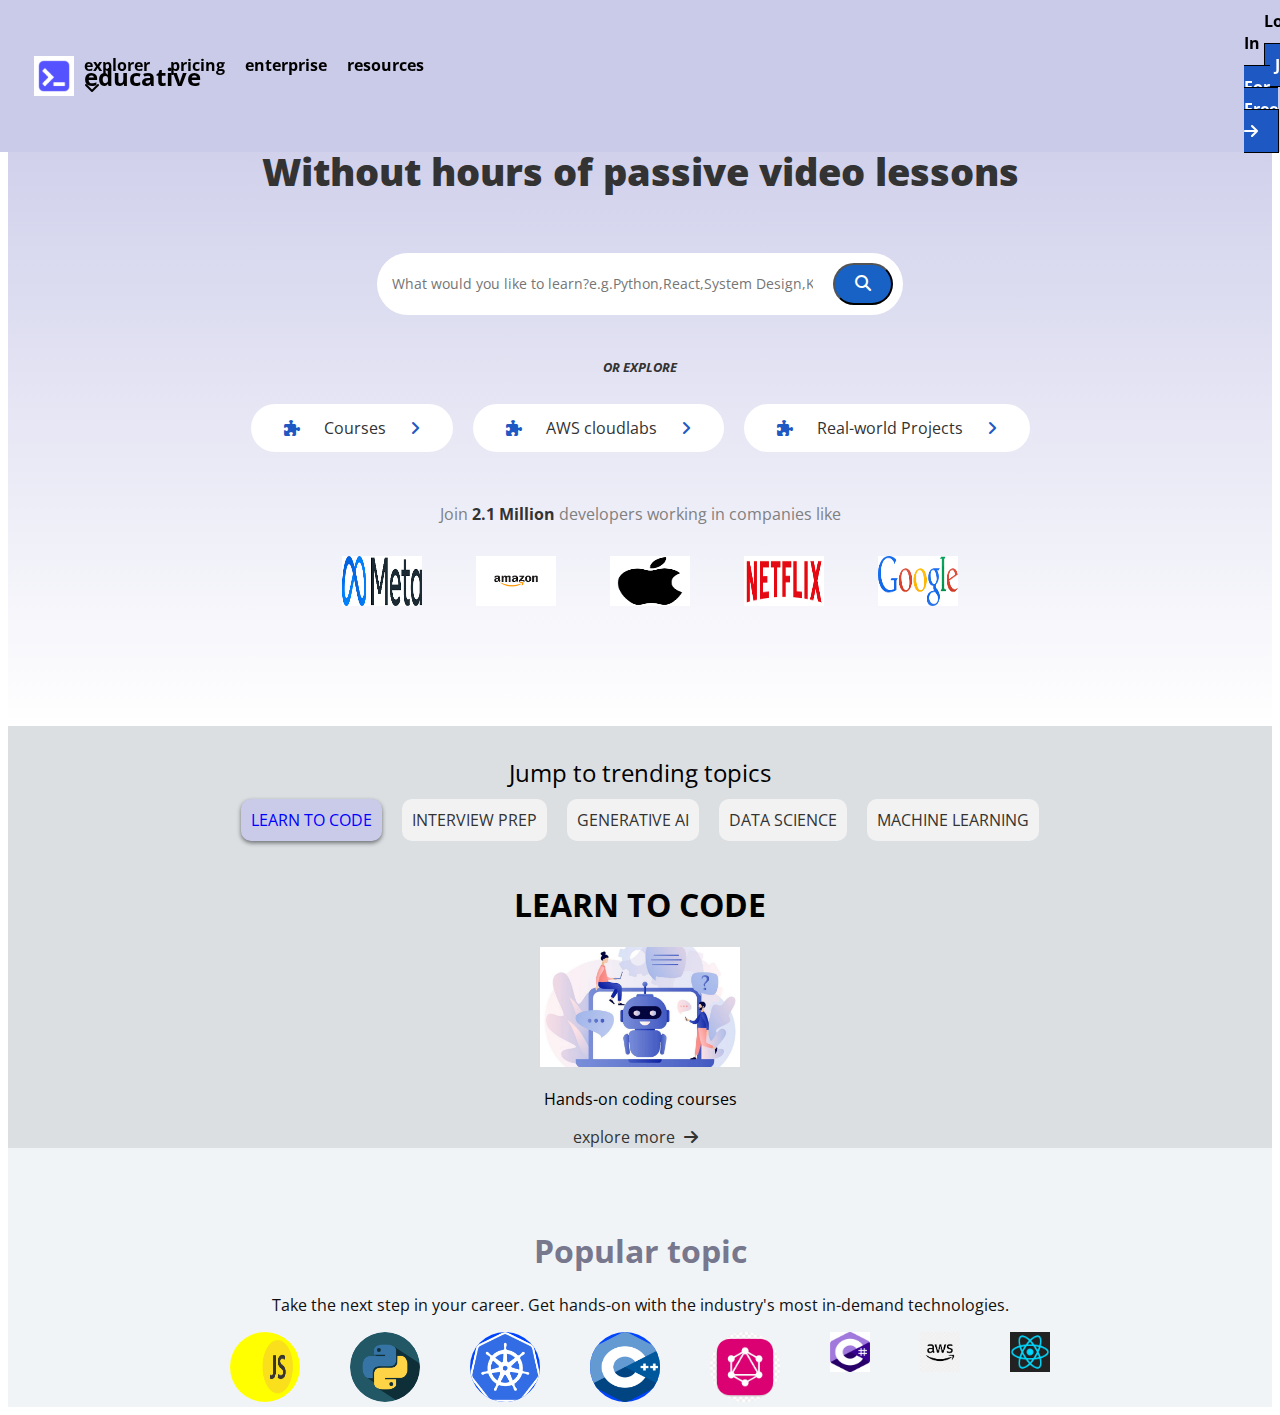
==== index.html @ 85e842f9 "login and sign up modal page" ====
<!DOCTYPE html>
<html lang="en">
<head>
    <meta charset="UTF-8">
    <meta name="viewport" content="width=device-width, initial-scale=1.0">
    <link rel="stylesheet" href="index.css">
    <link rel="stylesheet" href="https://cdnjs.cloudflare.com/ajax/libs/font-awesome/6.5.1/css/all.min.css">
    <link href="https://fonts.googleapis.com/css2?family=Open+Sans:ital,wght@0,300;0,400;0,500;0,700;0,800;1,300;1,400;1,700;1,800&family=Roboto:ital,wght@0,400;0,500;0,700;0,900;1,100&display=swap" rel="stylesheet">
    <title>educative</title>
</head>
<body>
    <div class="container">

        <div class="navbar">
            <div class="h1">
                <img src="image/logo.png"  alt=""> <a href="index.html">educative</a>
            </div>
            
            <div class="menu">
                <ul>
                    <li class="dropdown">
                        <a class="menu-items" href="explorer/explorer.html">explorer <i class="fa fa-chevron-down" aria-hidden="true"></i></a>
                        <ul class="dropdown-menu">
                            <div class="dropdown-catalog">
                                <div class="catalog">
                                    <h1>EXPLORE THE CATALOG</h1>
                                    <p>Surcharge your career with 
                                       <br>  700+ hands-of courses</p>
                                    <a class="view" href="">view all courses</a>
                                </div>
                               <hr>

                                <div class="tools">
                                    <h1>LEARNING TOOLS</h1>
                                    <p>Explore the industry's most <br> complete learning plateform</p>
                                </div>
                            </div>

                            <div class="dropdown-items">
                                <div class="language">
                                    <li><a style="text-decoration: none;" href="#">Python</a></li>
                                    <li><a href="#">Java</a></li>
                                    <li><a href="#">Javascript</a></li>
                                    <li><a href="#">C</a></li>
                                    <li><a href="">React</a></li>
                                    <li><a href="">Docker</a></li>
                                    <li><a href="">Vue JS</a></li>
                                    <li><a href="">R</a></li>
                                </div>
                                
                                <div class="courses">
                                    <div class="courses-items">
                                        <a href="">
                                            <h3><i class="fa fa-puzzle-piece" aria-hidden="true"></i>Courses</h3> 
                                            <p>Level up your skills</p>
                                        </a>
                                    </div>
                                    
                                    <div class="courses-items">
                                        <a href="">
                                            <h3><i class="fa fa-puzzle-piece" aria-hidden="true"></i>Courses</h3>  
                                            <p>Level up your skills</p>
                                        </a>
                                    </div>

                                    <div class="courses-items">
                                        <a href="">
                                            <h3><i class="fa fa-puzzle-piece" aria-hidden="true"></i>Courses</h3> 
                                            <p>Level up your skills</p>
                                        </a>
                                    </div>

                                    <div class="courses-items">
                                        <a href="">
                                            <h3><i class="fa fa-puzzle-piece" aria-hidden="true"></i>Courses</h3> 
                                            <p>Level up your skills</p>
                                        </a>
                                    </div>

                                    <div class="courses-items">
                                        <a href="">
                                            <h3><i class="fa fa-puzzle-piece" aria-hidden="true"></i>Courses</h3> 
                                            <p>Level up your skills</p>
                                        </a>
                                    </div>

                                    <div class="courses-items">
                                        <a href="">
                                            <h3><i class="fa fa-puzzle-piece" aria-hidden="true"></i>Courses</h3> 
                                            <p>Level up your skills</p>
                                        </a>
                                    </div>

                                </div>
                            </div>   
                        </ul>
                    </li>

                    <li><a class="menu-items" href="pricing/pricing.html">pricing</a></li>
                    <li><a class="menu-items" href="enterprise/enterprise.html">enterprise</a></li>
                    <li><a class="menu-items" href="resources/resources.html">resources</a></li>
                </ul>
            </div>
    
            <div class="login">
                <a class="log" id="login-link" href="#">Log In</a>

                <div id="login-modal" class="modal">
                    <div class="modal-content">
                      
                      <div class="first">
                       
                        <div class="img-first">
                            <img src="image/femme.jpeg" alt="">
                        </div>

                        <h1 style="font-size: 1.5rem; font-weight: 500; text-align: center;">Join for free today and receive:</h1>
                        <div class="text-first">
                            <div class="text-items">
                                <p><i class="fa fa-check" aria-hidden="true"></i> Access to many of our <strong>popular Courses</strong> and <strong style="margin: 40px;">Assessments</strong> </p>
                            </div>
                            <div class="text-items">
                                <p><i class="fa fa-check" aria-hidden="true"></i>Our weekly <strong>industry insider newsletter</strong> </p>
                            </div>
                            <div class="text-items">
                                <p><i class="fa fa-check" aria-hidden="true"></i>Exclusive <strong>tech career webinars</strong>  with industry pros</p>
                            </div>
                            <div class="text-items">
                                <p><i class="fa fa-check" aria-hidden="true"></i> <strong>Cheat sheets</strong>  and <strong>roadmaps</strong>  for your full <strong style="margin: 40px;">tech interview loop</strong> </p>
                            </div>
                        </div>

                      </div>

                      <div class="second">
                        <div class="educative">
                            <img src="image/educative.png" alt="">
                            <span class="close">&times;</span>
                        </div>
                        <h2 id="header-title">Welcome Back</h2>

                        <div class="second-icons">
                           
                            <div class="second-items">
                                <a href="">
                                    <img style="width: 25px; height: 25px;" src="image/googlog.png" alt="">
                                    <span>google</span>
                                </a>
                            </div>

                            <div class="second-items">
                                <a href="">
                                    <img style="width: 25px; height: 25px;" src="image/git.png" alt="">
                                    <span>Github</span>
                                </a>                                
                            </div>

                            <div class="second-items">
                                <a href="">
                                    <img style="width: 20px; height: 20px; padding-top: 5px;" src="image/linke.png" alt="">
                                    <span>Linkedin</span>
                                </a>
                            </div>
                        </div>

                        <div class="login-bar">
                            <p style="margin-top: -20px;">or log in with email</p>
                        </div>

                        <div class="login-form active">
                            <h2 id="login-title"></h2>
                            <div class="form-group">
                              <label for="login-email">Email <em style="color: red;">*</em></label>
                              <input type="email" id="login-email" name="login-email" required>
                            </div>
                            <div class="form-group">
                                <label for="login-password">Password<em style="color: red;">*</em></label>
                                <div class="password-input">
                                  <input type="password" id="login-password" name="login-password" required>
                                  <i  class="fa fa-eye toggle-password"></i>
                                </div>
                            </div>
                            <div class="forgot"><a href="">Forgot Password?</a></div>
                            
                            <div class="form-group">
                              <button type="submit">Log In</button>
                            </div>
                            <p>Don't have an account?<a class="account" href="#" id="signup-link-modal">Sign up</a></p>
                            <div class="horizontal-bar"></div>
                            <div id="login-enterprise">
                                <a class="enterprise" href="#"><i class="fa fa-building" aria-hidden="true"></i>Login with Enterprise</a>
                            </div>
                              
                              <div id="modal-enterprise" class="modal-enterprise">
                                <div class="modal-content-enterprise">
                                  <div class="modal-header-enterprise">
                                    <h2>Enterprise Login</h2>
                                    <span class="close">&times;</span>
                                  </div>
                                  <hr>
                                  <div class="modal-body-enterprise">
                                    <label for="work-email">Work Email</label>
                                    <input type="email" id="work-email" name="work-email">
                                    <button class="next-button">NEXT</button>
                                    <a class="back-link" href="#"><i class="fa fa-arrow-left" aria-hidden="true"></i>Back to Personal Login</a>
                                  </div>
                                </div>
                             </div>
    
                            <div id="login-protected">
                                <p>This site is protected by reCAPTCHA and the Google <a class="terms" href="">Privacy Policy</a>and<a class="terms" href="">Terms of Service </a> apply. </p>
                            </div>
                        </div>

                        <div class="signup-form">
                            <h2 id="signup-title">sign up</h2>
                            <div class="form-group">
                                <label for="signup-email">Full Name<em style="color: red;">*</em></label>
                                <input type="text" id="signup-email" name="signup-email" required>
                            </div>
                            <div class="form-group">
                              <label for="signup-email">Email<em style="color: red;">*</em></label>
                              <input type="email" id="signup-email" name="signup-email" required>
                            </div>
                            <div class="form-group">
                                <label for="signup-password">Password<em style="color: red;">*</em></label>
                                <div class="password-input">
                                  <input type="password" id="signup-password" name="login-password" required>
                                  <i  class="fa fa-eye toggle-password"></i>
                                </div>
                            </div>
                            <div class="form-group">
                              <button style="margin-top: 20px;" type="submit">Sign Up</button>
                            </div>
                            <p>Already have an account?<a href="#" id="login-link-modal">Log in</a></p>
                            <div class="horizontal-bar"></div>
                            <div id="login-enterprise">
                                <a class="enterprise" href="#"><i class="fa fa-building" aria-hidden="true"></i>Login with Enterprise</a>
                              </div>
                              
                              <div id="modal" class="modal">
                                <div class="modal-content">
                                  <div class="modal-header">
                                    <h2>Enterprise Login</h2>
                                    <span class="close">&times;</span>
                                  </div>
                                  <hr>
                                  <div class="modal-body">
                                    <label for="work-email">Work Email</label>
                                    <input type="email" id="work-email" name="work-email">
                                    <button class="next-button">NEXT</button>
                                    <a class="back-link" href="#"><i class="fa fa-arrow-left" aria-hidden="true"></i>Back to Personal Login</a>
                                  </div>
                                </div>
                              </div>
                            <div class="login-protected">
                                <p>By signing up, you agree to Educative's <a class="privacy" href="">Terms of Service </a>and<a class="privacy" href="">Privacy Policy</a></p>
                            </div>
                        </div>
                           
                      </div>
                      
                    </div>
                </div>

                <a class="join" id="join-link" href="#">Join For Free <i class="fas fa-arrow-right" aria-hidden="true"></i></a>  
            </div>
            
        </div>

        <div class="banner">
            <div class="title">
                <h1 class="small">Learn in-demand tech skills, <br> 
                    <strong style="color: #333;">Without hours of passive video lessons</strong>
                </h1>
                
            </div>
    
            <div class="search-bar">
                <input type="text" placeholder="What would you like to learn?e.g.Python,React,System Design,Kubernetes">
                <button type="submit"><i class="fas fa-search"></i></button>
            </div>
    
            <div class="or"><h3>or explore</h3></div>
    
            <div class="course">
                <div class="menu">
                    <a href="header.html">
                        <span>
                            <i class="fa fa-puzzle-piece" aria-hidden="true"></i>
                            Courses 
                            <i class="fa fa-angle-right" aria-hidden="true"></i>
                        </span>
                    </a>
                </div>
    
                <div class="menu">
                    <a href="header.html">
                        <span>
                            <i class="fa fa-puzzle-piece" aria-hidden="true"></i>
                            AWS cloudlabs
                            <i class="fa fa-angle-right" aria-hidden="true"></i>
                        </span>
                    </a>
                </div>
    
                <div class="menu">
                    <a href="header.html">
                        <span>
                            <i class="fa fa-puzzle-piece" aria-hidden="true"></i>
                            Real-world Projects
                            <i class="fa fa-angle-right" aria-hidden="true"></i>
                        </span>
                    </a>
                </div>
            </div>
    
            <div class="logo">
                <p>Join <strong style="color: #333;">2.1 Million</strong>  developers working in companies like</p>
                <img src="image/meta.png" alt="">
                <img src="image/amazon.png" alt="">
                <img src="image/apple.png" alt="">
                <img src="image/netflix.png" alt="">
                <img src="image/google.png" alt="">
            </div>
            <!--  -->
        </div>

        <div class="jump-container">
            <div class="jump-title">Jump to trending topics</div>
          
            <div class="jump">
              <a class="jump-link" href="#" data-message="Hands-on coding courses" data-image="image/generative.jpg">LEARN TO CODE</a>
              <a class="jump-link" href="#" data-message="Prepare for technical interviews" data-image="image/apple.png">INTERVIEW PREP</a>
              <a class="jump-link" href="#" data-message="Explore generative AI techniques" data-image="image/generative-ai.jpg">GENERATIVE AI</a>
              <a class="jump-link" href="#" data-message="Master data analysis skills" data-image="image/data-science.jpg">DATA SCIENCE</a>
              <a class="jump-link" href="#" data-message="Dive into machine learning concepts" data-image="image/machine-learning.jpg">MACHINE LEARNING</a>
            </div>
          
            <div class="jump-text">
              <h1 id="jump-heading">Lead the Gen AI revolution</h1>
              <div class="jump-image">
                <img id="jump-img" src="image/learn-to-code.jpg" alt="Jump Image">
              </div>
              <p id="jump-message">Hands-on coding courses for building algorithms & real-world applications.</p>
              <a class="join" href="register.html">explore more <i class="fas fa-arrow-right" aria-hidden="true"></i></a>  
            </div>
        </div>

        <div class="popular">
            <h1>Popular topic</h1>
            <p>Take the next step in your career. Get hands-on with the industry's most in-demand technologies.</p>

            <div class="img">
                <div class="js"><img src="image/js.png" alt=""></div>
                <div class="python"> <img src="image/python.png" alt=""></div>
                <div class="kub"><img src="image/kubernetes.png" alt=""></div>
                <div class="cplus"><img src="image/C++_logo.png" alt=""></div>   
                <div class="graph"><img src="image/graphql.png" alt=""></div>
                <div class="csharp"><img src="image/csharp.png" alt=""></div>
                <div class="aws"><img src="image/aws.png" alt=""></div>
                <div class="react"><img src="image/react.png" alt=""></div>
            </div>
        </div>
    </div>
    
    <script src="index.js"></script>
</body>
</html>
---- index.css ----
*{
  font-family: 'Open Sans', sans-serif;  
}

.container{
  overflow: auto;
}


.navbar {
  position: fixed;
    display: flex;
    align-items: center;
    justify-content: space-between;
    padding: 10px;
    background-color: #cacae9;
    transition: 0.3s ease;
    top: 0;
  left: 0;
  width: 100%;
}
  
  
  .navbar .h1 {
    display: flex;
    align-items: center;
    width: 50px;
    height: 50px;
    font-weight: bold;
    padding-left: 1.5rem;
  }
  img{
    width: 40px;
    height: 40px;
  }
  
  .navbar .h1 a {
    color: black;
    text-decoration: none;
    font-size: 24px;
    font-weight: bold;
    margin-left: 10px;
  }
  
  .navbar .menu ul {
    list-style-type: none;
    margin: 0;
    padding: 0;
    display: flex;
    margin-right: 800px;
  }
  
  .navbar .menu ul li {
    margin-right: 20px;
  }
  
  .navbar .menu ul li .menu-items{
    color: black;
    text-decoration: none;
    font-size: 16px;
    font-weight: bold;
    border-bottom: 2px solid transparent;
  }
  
  .navbar .menu ul li .menu-items:hover, 
  .login .log:hover{
    border-bottom: 2px solid black;
    
  }

  .navbar .login a {
    color: black;
    text-decoration: none;
    font-size: 16px;
    margin-left: 20px;
    font-weight: bold;
  }

  .navbar .login .join{
    border: 1px solid black;
    color: white;
    padding: 10px 10px 10px 10px;
    cursor: pointer;
    background-color: hsl(219, 73%, 44%);
    margin-left: 20px;
    font-weight: bold;
  }

  .navbar .login{
    padding-right: 1.5rem;
  }

 .menu .dropdown .dropdown-menu {
    display: none;
    position: absolute;
    background-color: white;
    border-radius: 10px;
    box-shadow: 0 2px 5px rgba(0, 0, 0, 0.2);
    z-index: 1;
  }

  .dropdown:hover .dropdown-menu {
    display: flex;
    gap: 40px;
  }

.dropdown-catalog {
  width: 300px;
  border-top-left-radius: 10px;
  border-bottom-left-radius: 10px;
  background-color: #043677;
}

.dropdown-catalog .catalog{
  padding-bottom: 100px;
}

.dropdown-catalog .catalog h1, .dropdown-catalog .tools h1{
  font-size: 1rem;
  color: white;
  padding: 20px;
  text-align: center;
}

.dropdown-catalog .catalog p, .dropdown-catalog .tools p{
  font-size: 0.9rem;
  color: white;
  text-align: center;
  padding-bottom: 10px;
}

.dropdown-catalog .catalog .view{
  text-decoration: none;
  font-size: 0.9rem;
  color: rgb(26, 69, 211);
  margin-left: 60px;
  text-align: center; 
  border: none;
  border-radius: 5px;
  background-color: white;
  padding: 10px 10px 10px 10px;
}

.dropdown-catalog .catalog .view:hover{
  background-color: #ececf1;
}


.dropdown-menu .dropdown-items{
  display: flex;
  flex-direction: column;
  column-gap: 80px;
  width: 450px;
  background-color: white;
  border-top-right-radius: 10px;
  border-bottom-right-radius: 10px;
}

.dropdown-items .language {
  display: grid;
  grid-template-columns: repeat(4, 1fr);
  grid-gap: 10px;
  padding-bottom: 30px;
  padding-top: 50px;
}

.dropdown .dropdown-items .language li a{
  text-decoration: none;
  font-weight: normal;
}

.dropdown .dropdown-items .language li a:hover{
  color: #4d6cc0;
}


.courses {
  display: grid;
  grid-template-columns: repeat(2, 1fr); /* Deux éléments par ligne */
  gap: 10px; /* Espacement entre les éléments */
}

.courses-items {
  display: flex;
  flex-direction: column;
  align-items: flex-start;
  border: none; /* Bordure autour de chaque élément */
  padding-bottom: 10px;
}

.courses-items:hover{
  background-color: whitesmoke;
  width: 90%;
  height: 80%;
}

.courses-items p{
  margin-left: 50px;
  margin-top: -20px;
  color: #a6a6ad;
  font-size: 0.9rem;
  font-weight: normal;
}

 .courses-items a:hover{
  text-decoration: none;
}

.courses-items h3 {
  display: flex;
  align-items: center;
  gap: 15px;
  margin-right: 40px;
  margin-bottom: 5px;
  font-weight: normal;
  font-size: 1rem;
}

.courses-items h3:hover{
  color: #1762c4;
}

.courses-items i {
  border: none;
  background-color: #cacae9;
  padding: 5px 5px 5px 5px;
  font-size: 1.5rem;
  color: #1762c4;
  margin-top: 20px;
}




  
  .banner {
    display: flex;
    flex-direction: column;
    margin-top: 60px;
    background-image: linear-gradient(to bottom, #cacae9, white);
    width: 100%;
    text-align: center;
    padding-bottom: 100px;
  }

  .banner .small{
    color: hsl(219, 73%, 44%);
   
  }

  
  .banner .title {
    margin-bottom: 30px;
  }
  
  .banner .title h1 {
    font-size: 38px;
  }

 .banner .search-bar {
    display: flex;
    align-items: center;
    justify-content: center;
    width: 40%;
    background-color: white;
    border-radius: 50px;
    padding: 10px;
    margin: 0 auto;
  }
  
  .search-bar input {
    flex-grow: 1;
    border: none;
    outline: none;
    font-size: 14px;
    padding: 5px; 
  }

  .search-bar:hover{
    background-color: rgb(243, 239, 239);
    border : 2px solid blue;
    transition-duration: 0.5s;
  }

  .search-bar input:hover{
    background-color: rgb(243, 239, 239);
  }
  
  .search-bar button {
    border-radius: 30px;
    background-color: #1762c4;
    outline: none;
    width: 60px;
    padding: 10px;
    margin-left: 15px;

  }
  
  .search-bar button i {
    color: white;
    font-size: 1rem;
  }

  .banner .or{
    color: #333;
    text-transform: uppercase;
    font-style: italic;
    font-size: 0.7rem;
    margin-top: 30px;
  }

 .banner .course {
    display: flex;
    justify-content: center;
    gap: 20px;
    padding: 15px;
  }
  
 .banner .menu {
   color: #333;
    display: flex;
    align-items: center;
    padding: 13px;
    border-radius: 50px;
    background-color: white;
    border: none;
    cursor: pointer;
  }

  .course .menu i{
    margin-left: 20px;
    margin-right: 20px;
  }

  .menu span i{
    color: hsl(219, 73%, 44%) ;
  }

  .menu  a{
    color: #333;
    text-decoration: none;
  }

  .logo{
    padding-top: 20px;
  }
  .logo p{
    color: gray;
  }

  .logo img{
    margin-left: 20px;
    width: 80px;
    height: 50px;
    background-color: transparent;
    padding: 15px;
  }
  
  .jump-container {
    display: flex;
    flex-direction: column;
    justify-content: center;
    /*align-items: center;*/
    padding-top: 30px;
    background-color: #dbdfe2;
  }
  
  .jump-title {
    text-align: center;
    font-size: 24px;
    margin-bottom: 10px;
  }
  
  .jump {
    display: flex;
    justify-content: center;
    margin-bottom: 20px;
    
  }

  .jump a{
    border: none;
    border-radius: 10px;
    padding: 10px 10px 10px 10px;
    background-color: #f2f2f2;
  }

  .jump-link {
    margin: 0 10px;
    text-decoration: none;
    color: #333;
    cursor: pointer;
  }
  
  .jump-text {
    text-align: center;
  }
  
  .jump-text .join {
    text-decoration: none;
    color: #333;
  }
  
  .jump-text .join i {
    margin-left: 5px;
  }
  
  .jump-image {
    margin-top: 20px;
  }
  
  .jump-image img {
    width: 200px;
    height: auto;
  }
   
.popular{
  text-align: center;
  padding-top: 60px;
  background-color: #f1f4f7;
}

.popular h1{
  font-size: 2rem;
  color: #77778d;
}

.popular p{
  color: #101011;
}

.popular .img{
  display: flex;
  flex-direction: row;
  justify-content: center;
  gap: 50px;  
}

.js img{
  border: none;
  background-color: yellow;
  width: 70px;
  height: 70px;
  border-radius: 50%;
}

.kub img{
  border: none;
  background-color: rgb(0, 68, 255);  
  width: 70px;
  height: 70px;
  border-radius: 50%; 
}

.python img{
  border: none; 
  width: 70px;
  height: 70px;
  border-radius: 50%; 
}

.cplus img{
  border: none;
  background-color: rgb(0, 68, 255);  
  width: 70px;
  height: 70px;
  border-radius: 50%; 
}


.graph img{
  border: none;
  object-fit: cover;
  width: 70px;
  height: 70px;
  border-radius: 50%; 
  background-color: rgb(255, 0, 212);  
}

.modal {
  display: none;
  position: fixed;
  z-index: 1;
  left: 0;
  top: 0;
  width: 100%;
  height: 100%;
  background-color: rgba(0, 0, 0, 0.4);
  
}

.modal-content {
  display: flex;
  gap: 30px;
  background-color: #fefefe;
  margin: 3% auto;
  padding: 20px;
  border: 1px solid #888;
  width: 850px;
  
}

.first, .second {
  display: flex;
  flex-direction: column;
}

#header-title {
  margin-left: 5px;
  margin-top: 2px;
  font-size: 2rem;
}

.img-first {
  display: flex;
  justify-content: left;
  align-items: flex-start;
  margin-bottom: 20px;
}

.img-first img {
  width: 400px;
  height: 400px;
}

.text-first .text-items{
  margin-bottom: 10px;
}

.text-first .text-items p i{
  border-radius: 50%; 
  background-color: blue; 
  color: white; 
  margin: 10px; 
  padding: 2px;

}

.text-first .text-items p{
  text-align: justify;
}

.second .educative img{
  width: 180px;
  height: 100px;
}

.second-icons {
  display: flex;
  justify-content: space-around;
  gap: 10px;
  margin-bottom: 35px;
}

.second-items {
  display: flex;
  align-items: flex-start;
  border: 1px solid #ccc;
  border-radius: 5px;
  width: 120px;
  height: 50px;
}

.second-items:hover{
  background-color: #faf3f3;
  border: 2px solid #a6a6ad;
  transition-duration: 0.1s;
}

.second-items a {
  display: flex;
  align-items: center;
  text-decoration: none;
  width: 100%;
  height: 100%;
}

.second-items span {
  margin-top: 0;
  margin: 10px;
  font-weight: normal;
}

.second .login-bar p {
  text-align: center;
  position: relative;
  font-size: 0.9rem;
}

.second .login-bar p::before,
.second .login-bar p::after {
  content: "";
  position: absolute;
  top: 50%;
  width: 100px;
  height: 1px;
  background-color: #ccc;
}

.second .login-bar p::before {
  left: 100px;
  transform: translate(-100%, -50%);
}

.second .login-bar p::after {
  right: 100px;
  transform: translate(100%, -50%);
}

#header-title {
  display: block;
}

#signup-title {
  display: none;
}

.login-form.active #header-title {
  display: block;
}

.signup-form.active #header-title {
  display: none;
}

#login-enterprise{
  display: flex;
  justify-content: center;
  align-items: center;
  gap: 10px;
  margin: 20px;
}

#login-enterprise .enterprise:hover{
  color: #1762c4;
}

a i {
  margin-right: 10px;
}

#login-protected{
  text-align: center;
  margin: 30px;
  font-size: 0.9rem;
}

#login-protected .terms{
  color: #0a0a0a;
  text-decoration: underline;
  font-size: 0.9rem;
  font-weight: normal;
  margin-right: -2px;
}

#login-protected .terms:hover{
  color: #1762c4;
}

.login-protected{
  color: #cacae9;
  font-size: 0.9rem;
  text-align: center;
}

.signup-form .login-protected .privacy{
  color: #cacae9;
  text-decoration: underline;
  font-size: 0.9rem;
  font-weight: normal;
  margin-right: -2px;
}

.signup-form .login-protected .privacy:hover{
  color: #1762c4; 
}

.login-form,
.signup-form {
  display: none;
}

.login-form.active,
.signup-form.active {
  display: block;
}

.form-group {
  margin-bottom: 10px;
}

.form-group label {
  display: block;
  margin-bottom: 5px;
  font-weight: bold;
}

.password-input {
  position: relative;
}

.toggle-password {
  position: absolute;
  top: 50%;
  right: 10px;
  transform: translateY(-50%);
  cursor: pointer;
}

.toggle-password:before {
  content: "\f070";
  font-family: "FontAwesome";
}

.toggle-password.active:before {
  content: "\f06e";
}

.toggle-password.active:after {
  content: "";
  position: absolute;
  top: 50%;
  left: 50%;
  transform: translate(-50%, -50%) rotate(-45deg);
  width: 2px;
  height: 20px;
  background-color: #817d7d;
}

.form-group i{
  color: #817d7d;
}

.form-group i:hover{
  background-color: #e6e3e3;
  padding: 10px;
}
.form-group input[type="text"],
.form-group input[type="password"],
.form-group input[type="email"] {
  width: 90%;
  height: 100%;
  padding: 20px;
  border: 1px solid #dbdfe2;
}

.form-group input[type="text"]:hover,
.form-group input[type="password"]:hover,
.form-group input[type="email"]:hover{
  background-color: #ecebeb;
  transition-duration: 0.1s;
}

.form-group input[type="email"]:focus{
  border: 2px solid blue;
}

.form-group button {
  background-color: #4d6cc0;
  color: white;
  padding: 15px;
  margin-top: 30px;
  border: none;
  cursor: pointer;
  width: 101%;
  border-radius: 5px;
  font-size: 1rem;
}

.form-group button:hover{
  transition-duration: 1s;
  background-color: #1762c4;
}

.signup-form p,
.login-form.active p{
  margin-top: 10px;
  text-align: center;
}

.signup-form.active p a,
.login-form.active p a{
  color: #1762c4;
}

.signup-form.active p a:hover,
.login-form.active p .account:hover{
  color: #0a0a0a;
  border: none;
  background-color: #ece8e8;
  padding: 10px;
}

.login-form.active .forgot{
  text-align: right;
}

.login-form.active .forgot a{
  color: #1762c4;
}

.login-form.active .forgot a:hover{
  color: #0a0a0a;
  transition-duration: 0.1s;
  border: none;
  background-color: #ece8e8;
}

.close {
  color: #0a0a0a;
  float: right;
  margin-top: 30px;
  margin-right: 20px;
  font-size: 32px;
  cursor: pointer;
}

.close:hover,
.close:focus {
  background-color: #ece8e8;
  padding: 5px;
  text-decoration: none;
  cursor: pointer;
}

form {
  margin-top: 20px;
}

.horizontal-bar {
  width: 100%;
  height: 1px;
  background-color: #ccc;
}

.modal-enterprise {
  display: none;
  position: fixed;
  z-index: 1;
  left: 0;
  top: 0;
  width: 100%;
  height: 100%;
  overflow: auto;
  background-color: rgba(0, 0, 0, 0.4);
}

.modal-content-enterprise {
  background-color: #fefefe;
  margin: 15% auto;
  padding: 20px;
  border: 1px solid #888;
  width: 400px;
}

.modal-header-enterprise {
  display: flex;
  justify-content: space-between;
  align-items: center;
}

.modal-header-enterprise h2 {
  margin: 0;
}

.close {
  cursor: pointer;
}

.modal-body-enterprise {
  margin-top: 20px;
}

label {
  display: block;
  margin-bottom: 10px;
}

input[type="email"] {
  width: 100%;
  padding: 5px;
  margin-bottom: 10px;
}

.next-button {
  background-color: blue;
  color: white;
  border: none;
  padding: 10px 20px;
  cursor: pointer;
}

.back-link {
  display: inline-block;
  margin-top: 10px;
}

.back-link i {
  margin-right: 5px;
}
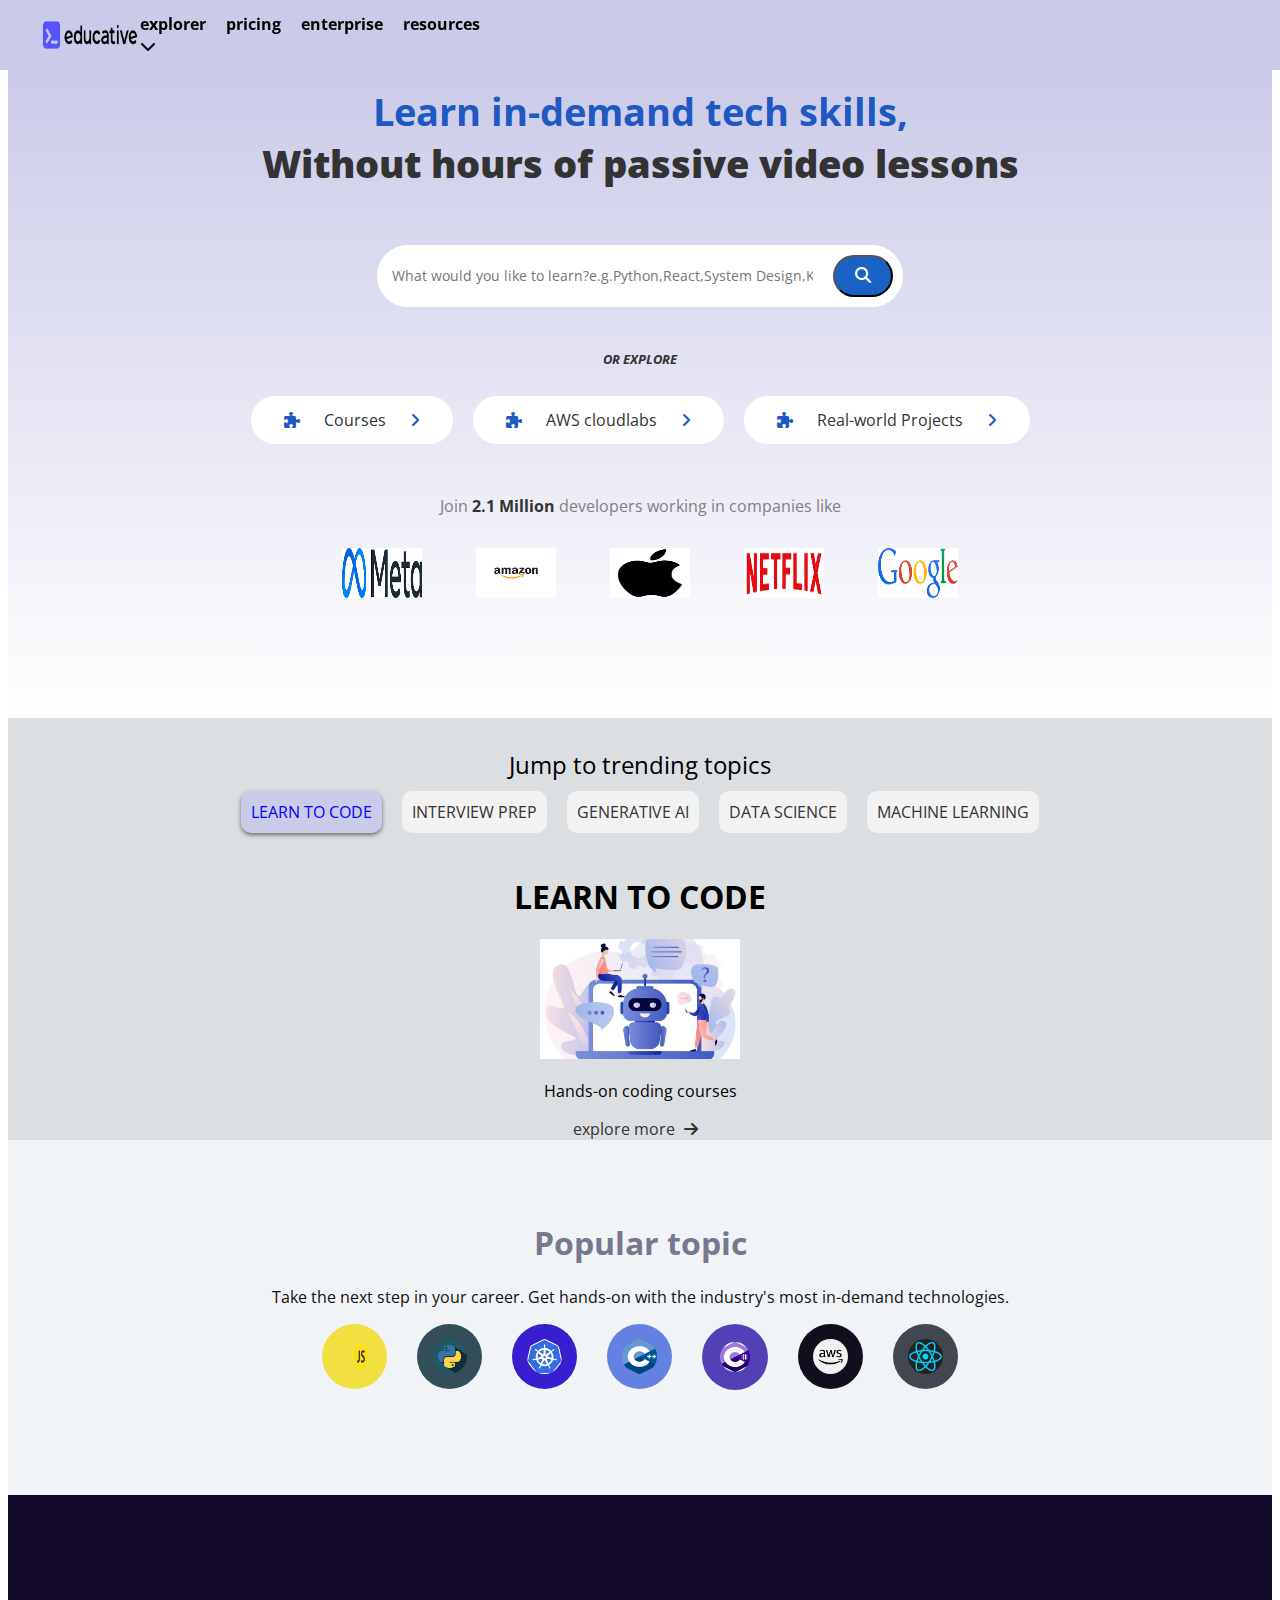
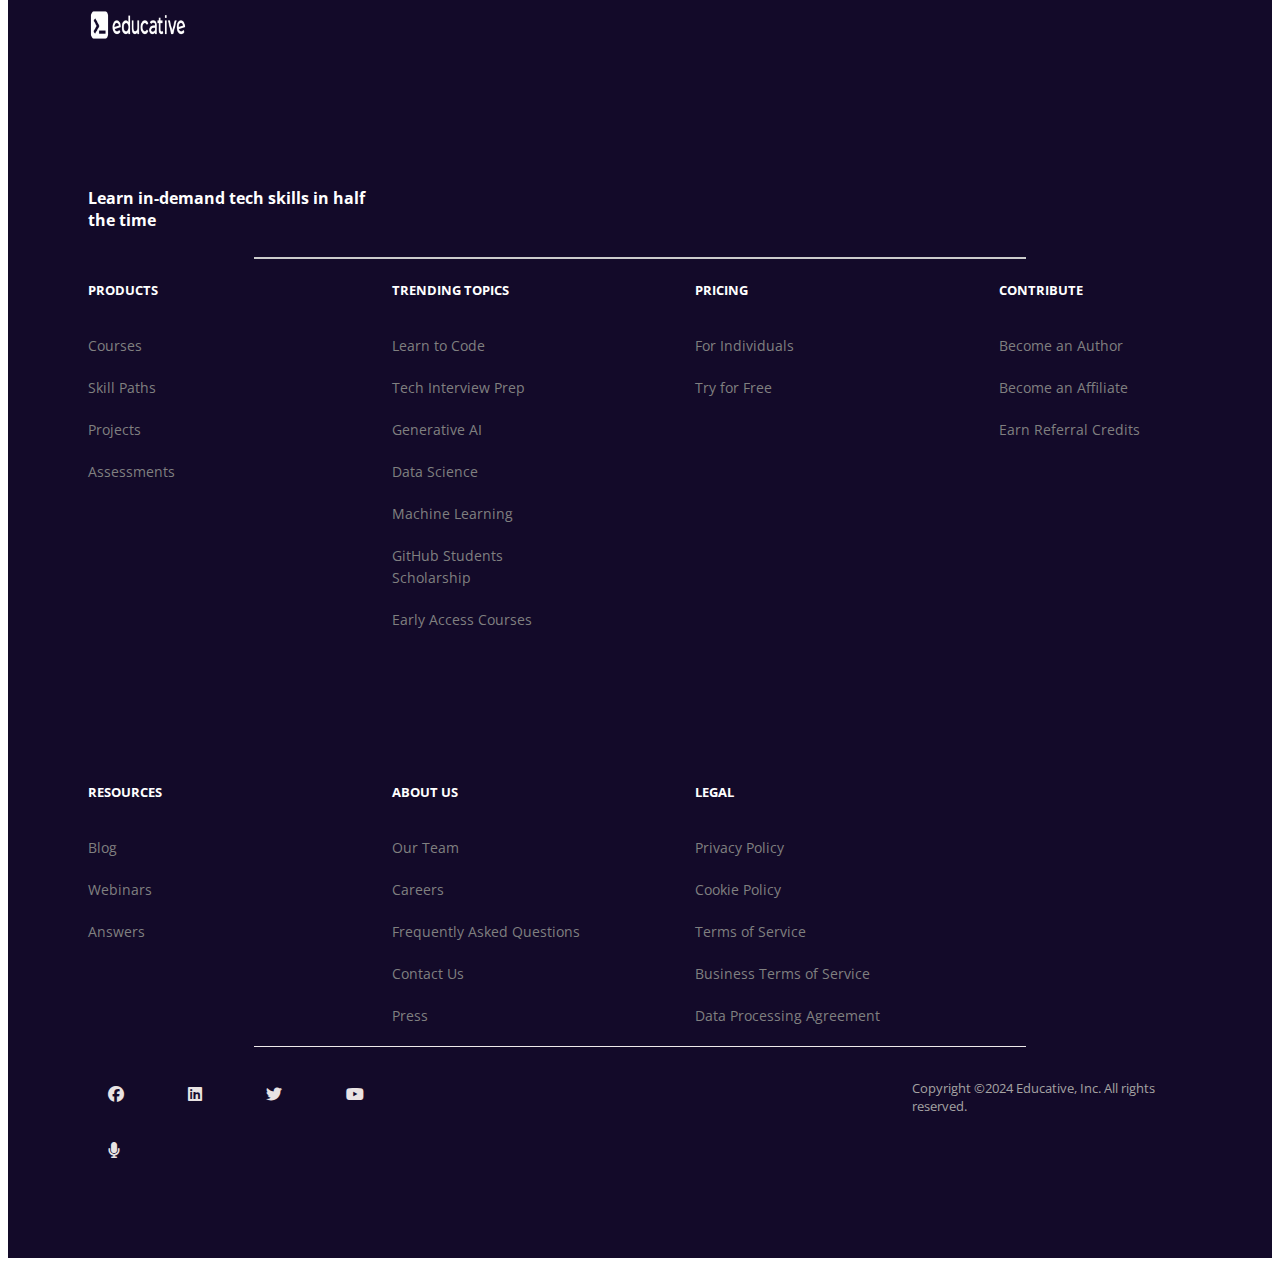
==== commit 4f712367: "the footer section" ====
--- a/index.html
+++ b/index.html
@@ -13,20 +13,20 @@
 
         <div class="navbar">
             <div class="h1">
-                <img src="image/logo.png"  alt=""> <a href="index.html">educative</a>
+                <a  href="index.html"> <img src="image/educative.png" alt=""> </a>
             </div>
             
             <div class="menu">
                 <ul>
                     <li class="dropdown">
-                        <a class="menu-items" href="explorer/explorer.html">explorer <i class="fa fa-chevron-down" aria-hidden="true"></i></a>
+                        <a class="menu-items" href="">explorer <i class="fa fa-chevron-down" aria-hidden="true"></i></a>
                         <ul class="dropdown-menu">
                             <div class="dropdown-catalog">
                                 <div class="catalog">
                                     <h1>EXPLORE THE CATALOG</h1>
                                     <p>Surcharge your career with 
                                        <br>  700+ hands-of courses</p>
-                                    <a class="view" href="">view all courses</a>
+                                    <a class="view" href="explorer/explorer.html">view all courses</a>
                                 </div>
                                <hr>
 
@@ -188,7 +188,7 @@
                             <p>Don't have an account?<a class="account" href="#" id="signup-link-modal">Sign up</a></p>
                             <div class="horizontal-bar"></div>
                             <div id="login-enterprise">
-                                <a class="enterprise" href="#"><i class="fa fa-building" aria-hidden="true"></i>Login with Enterprise</a>
+                                <a id="login-modal-enterprise" class="enterprise" href="#"><i class="fa fa-building" aria-hidden="true"></i>Login with Enterprise</a>
                             </div>
                               
                               <div id="modal-enterprise" class="modal-enterprise">
@@ -235,24 +235,25 @@
                             <p>Already have an account?<a href="#" id="login-link-modal">Log in</a></p>
                             <div class="horizontal-bar"></div>
                             <div id="login-enterprise">
-                                <a class="enterprise" href="#"><i class="fa fa-building" aria-hidden="true"></i>Login with Enterprise</a>
-                              </div>
+                                <a id="login-modal-enterprise" class="enterprise" href="#"><i class="fa fa-building" aria-hidden="true"></i>Login with Enterprise</a>
+                            </div>
                               
-                              <div id="modal" class="modal">
-                                <div class="modal-content">
-                                  <div class="modal-header">
+                              <div id="modal-enterprise" class="modal-enterprise">
+                                <div class="modal-content-enterprise">
+                                  <div class="modal-header-enterprise">
                                     <h2>Enterprise Login</h2>
                                     <span class="close">&times;</span>
                                   </div>
                                   <hr>
-                                  <div class="modal-body">
+                                  <div class="modal-body-enterprise">
                                     <label for="work-email">Work Email</label>
                                     <input type="email" id="work-email" name="work-email">
                                     <button class="next-button">NEXT</button>
                                     <a class="back-link" href="#"><i class="fa fa-arrow-left" aria-hidden="true"></i>Back to Personal Login</a>
                                   </div>
                                 </div>
-                              </div>
+                             </div>
+
                             <div class="login-protected">
                                 <p>By signing up, you agree to Educative's <a class="privacy" href="">Terms of Service </a>and<a class="privacy" href="">Privacy Policy</a></p>
                             </div>
@@ -352,16 +353,104 @@
             <p>Take the next step in your career. Get hands-on with the industry's most in-demand technologies.</p>
 
             <div class="img">
-                <div class="js"><img src="image/js.png" alt=""></div>
-                <div class="python"> <img src="image/python.png" alt=""></div>
-                <div class="kub"><img src="image/kubernetes.png" alt=""></div>
-                <div class="cplus"><img src="image/C++_logo.png" alt=""></div>   
-                <div class="graph"><img src="image/graphql.png" alt=""></div>
-                <div class="csharp"><img src="image/csharp.png" alt=""></div>
-                <div class="aws"><img src="image/aws.png" alt=""></div>
-                <div class="react"><img src="image/react.png" alt=""></div>
+                <div class="js">
+                    <a href=""><img style="width: 35px; height: 35px;" src="image/js.png" alt=""></a>
+                </div>
+                <div class="python">
+                    <a href=""><img src="image/python.png" alt=""></a>   
+                </div>
+                <div class="kub">
+                    <a href=""><img src="image/kubernetes.png" alt=""></a>
+                </div>
+                <div class="cplus">
+                    <a href=""><img src="image/C++_logo.png" alt=""></a>   
+                </div>   
+                <div class="csharp">
+                    <a href=""><img style="width: 30px; height: 30px;" src="image/csharp.png" alt=""></a> 
+                </div>
+                <div class="aws">
+                    <a href=""><img src="image/aws.png" alt=""></a>
+                </div>
+                <div class="react">
+                    <a href=""><img style="border-radius: 50%;" src="image/react.png" alt=""></a>
+                </div>
             </div>
         </div>
+
+        <footer>
+            <div class="footer-first">
+                <a href="index.html"><img src="image/educative.png" alt=""></a>
+                <h5>Learn in-demand tech skills in half the time</h5>
+            </div>
+            <div class="horizontal-bar1"></div>
+            <div class="footer-second">
+                <div class="products">
+                    <h5>PRODUCTS</h5>
+                    <div class="products-items"> <a href="">Courses</a></div>
+                    <div class="products-items"> <a href="">Skill Paths</a></div>
+                    <div class="products-items"> <a href="">Projects</a></div>
+                    <div class="products-items"> <a href="">Assessments</a></div>
+                </div>
+                <div class="trending">
+                    <h5>TRENDING TOPICS</h5>
+                    <div class="products-items"><a href="">Learn to Code</a></div>
+                    <div class="products-items"><a href="">Tech Interview Prep</a></div>
+                    <div class="products-items"><a href="">Generative AI</a></div>
+                    <div class="products-items"><a href="">Data Science</a></div>
+                    <div class="products-items"><a href="">Machine Learning</a></div>
+                    <div class="products-items"><a href="">GitHub Students Scholarship</a></div>
+                    <div class="products-items"><a href="">Early Access Courses</a></div>
+                </div>
+                <div class="princing">
+                    <h5>PRICING</h5>
+                    <div class="products-items"><a href="">For Individuals</a></div>
+                    <div class="products-items"><a href="">Try for Free</a></div>
+                </div>
+                <div class="contribute">
+                    <h5>CONTRIBUTE</h5>
+                    <div class="products-items"><a href="">Become an Author</a></div>
+                    <div class="products-items"><a href="">Become an Affiliate</a></div>
+                    <div class="products-items"><a href="">Earn Referral Credits</a></div>
+                </div>
+                <div class="resources">
+                    <h5>RESOURCES</h5>
+                    <div class="products-items"><a href="">Blog</a></div>
+                    <div class="products-items"><a href="">Webinars</a></div>
+                    <div class="products-items"><a href="">Answers</a></div>
+                </div>
+                <div class="about">
+                    <h5>ABOUT US</h5>
+                    <div class="products-items"><a href="">Our Team</a></div>
+                    <div class="products-items"><a href="">Careers</a></div>
+                    <div class="products-items"><a href="">Frequently Asked Questions</a></div>
+                    <div class="products-items"><a href="">Contact Us</a></div>
+                    <div class="products-items"><a href="">Press</a></div>
+                </div>
+                <div class="legal">
+                    <h5>LEGAL</h5>
+                    <div class="products-items"><a href="">Privacy Policy</a></div>
+                    <div class="products-items"><a href="">Cookie Policy</a></div>
+                    <div class="products-items"><a href="">Terms of Service</a></div>
+                    <div class="products-items"><a href="">Business Terms of Service</a></div>
+                    <div class="products-items"><a href="">Data Processing Agreement</a></div>
+                </div>
+            </div>
+            <div class="horizontal-bar2"></div>
+
+            <div class="footer-third">
+                <div class="icons-container">
+                    <a href=""><i class="fab fa-facebook" aria-hidden="true"></i></a>
+                    <a href=""><i class="fab fa-linkedin" aria-hidden="true"></i></a>
+                    <a href=""><i class="fab fa-twitter" aria-hidden="true"></i></a>
+                    <a href=""><i class="fab fa-youtube" aria-hidden="true"></i></a>
+                    <a href=""><i class="fa fa-microphone" aria-hidden="true"></i></a>
+                </div>
+
+                <div class="copy">
+                    <p>Copyright ©2024 Educative, Inc. All rights reserved.</p>
+                </div>
+            </div>
+        </footer>
     </div>
     
     <script src="index.js"></script>
--- a/index.css
+++ b/index.css
@@ -3,7 +3,8 @@
 }
 
 .container{
-  overflow: auto;
+  
+  box-sizing: border-box;
 }
 
 
@@ -16,30 +17,18 @@
     background-color: #cacae9;
     transition: 0.3s ease;
     top: 0;
-  left: 0;
-  width: 100%;
-}
-  
-  
-  .navbar .h1 {
+    left: 0;
+    width: 100%;
+    height: 50px;
+}
+  
+  
+  .navbar .h1 img {
     display: flex;
     align-items: center;
-    width: 50px;
-    height: 50px;
-    font-weight: bold;
-    padding-left: 1.5rem;
-  }
-  img{
-    width: 40px;
-    height: 40px;
-  }
-  
-  .navbar .h1 a {
-    color: black;
-    text-decoration: none;
-    font-size: 24px;
-    font-weight: bold;
-    margin-left: 10px;
+    width: 100px;
+    height: 100px;
+    margin-left: 30px;
   }
   
   .navbar .menu ul {
@@ -47,11 +36,12 @@
     margin: 0;
     padding: 0;
     display: flex;
-    margin-right: 800px;
+    margin-right: 900px;
   }
   
   .navbar .menu ul li {
     margin-right: 20px;
+    
   }
   
   .navbar .menu ul li .menu-items{
@@ -60,12 +50,12 @@
     font-size: 16px;
     font-weight: bold;
     border-bottom: 2px solid transparent;
+    margin-bottom: 20px;
   }
   
   .navbar .menu ul li .menu-items:hover, 
   .login .log:hover{
     border-bottom: 2px solid black;
-    
   }
 
   .navbar .login a {
@@ -82,7 +72,7 @@
     padding: 10px 10px 10px 10px;
     cursor: pointer;
     background-color: hsl(219, 73%, 44%);
-    margin-left: 20px;
+    margin-right: 30px;
     font-weight: bold;
   }
 
@@ -97,6 +87,8 @@
     border-radius: 10px;
     box-shadow: 0 2px 5px rgba(0, 0, 0, 0.2);
     z-index: 1;
+    margin-top: 20px;
+    
   }
 
   .dropdown:hover .dropdown-menu {
@@ -228,19 +220,15 @@
   color: #1762c4;
   margin-top: 20px;
 }
-
-
-
-
   
   .banner {
     display: flex;
     flex-direction: column;
     margin-top: 60px;
     background-image: linear-gradient(to bottom, #cacae9, white);
-    width: 100%;
     text-align: center;
     padding-bottom: 100px;
+    
   }
 
   .banner .small{
@@ -418,6 +406,7 @@
   text-align: center;
   padding-top: 60px;
   background-color: #f1f4f7;
+  padding-bottom: 100px;
 }
 
 .popular h1{
@@ -433,48 +422,67 @@
   display: flex;
   flex-direction: row;
   justify-content: center;
-  gap: 50px;  
+  gap: 30px;  
 }
 
 .js img{
   border: none;
-  background-color: yellow;
-  width: 70px;
-  height: 70px;
+  padding: 15px;
   border-radius: 50%;
+  background-color: #f1da0ac5;
 }
 
 .kub img{
-  border: none;
-  background-color: rgb(0, 68, 255);  
-  width: 70px;
-  height: 70px;
-  border-radius: 50%; 
+  width: 35px;
+  height: 35px;
+  border: none;
+  padding: 15px;
+  border-radius: 50%;
+  background-color: #381ece;
 }
 
 .python img{
-  border: none; 
-  width: 70px;
-  height: 70px;
-  border-radius: 50%; 
+   width: 35px;
+  height: 35px;
+  border: none;
+  padding: 15px;
+  border-radius: 50%;
+  background-color: #1b3944e3;
 }
 
 .cplus img{
-  border: none;
-  background-color: rgb(0, 68, 255);  
-  width: 70px;
-  height: 70px;
-  border-radius: 50%; 
-}
-
-
-.graph img{
-  border: none;
-  object-fit: cover;
-  width: 70px;
-  height: 70px;
-  border-radius: 50%; 
-  background-color: rgb(255, 0, 212);  
+  width: 35px;
+  height: 35px;
+  border: none;
+  padding: 15px;
+  border-radius: 50%;
+  background-color: #6481e2;
+}
+
+.csharp img{
+  border: none;
+  padding: 18px;
+  border-radius: 50%;
+  background-color: #5240b6;
+}
+
+.react img{
+  width: 35px;
+  height: 35px;
+  border: none;
+  padding: 15px;
+  border-radius: 50%;
+  background-color: #0d121fc5;
+}
+
+
+.aws img{
+  width: 35px;
+  height: 35px;
+  border: none;
+  padding: 15px;
+  border-radius: 50%;
+  background-color: #110f1d;
 }
 
 .modal {
@@ -845,6 +853,10 @@
   background-color: rgba(0, 0, 0, 0.4);
 }
 
+.modal-enterprise.active{
+  display: block;
+}
+
 .modal-content-enterprise {
   background-color: #fefefe;
   margin: 15% auto;
@@ -897,4 +909,92 @@
 
 .back-link i {
   margin-right: 5px;
+}
+
+footer{
+  background-color: #130a29;
+  display: flex;
+  flex-direction: column;
+  align-items: center;
+  padding: 80px;
+}
+
+footer .footer-first{
+  display: flex;
+  flex-direction: column;
+  margin-right: 800px;
+}
+
+footer .footer-first a img{
+  width: 100px;
+  height: 100px;
+  margin-bottom: 80px;
+  filter: brightness(0) invert(1);
+}
+
+footer .footer-first h5{
+  color: white;
+  font-size: 1rem;
+}
+
+.horizontal-bar1{
+  width: 70%;
+  height: 2px;
+  background-color: #ccc;
+}
+
+.horizontal-bar2{
+  width: 70%;
+  height: 0.5px;
+  background-color: #eeeaea;
+}
+
+.footer-second{
+  display: grid;
+  grid-template-columns: repeat(4, 1fr); /* Deux éléments par ligne */
+  gap: 110px; /* Espacement entre les éléments */
+}
+.footer-second h5{
+  color: white;
+  margin-bottom: 35px;
+}
+
+.footer-second .products{
+  display: flex;
+  flex-direction: column;
+ 
+}
+
+.footer-second .products-items{
+  margin-bottom: 20px;
+}
+
+.footer-second .products-items a{
+  text-decoration: none;
+  color: gray;
+  font-size: 0.9rem;
+}
+
+.footer-second .products-items a:hover{
+  color:white;
+}
+
+.footer-third{
+  display: flex;
+  flex-direction: row;
+  justify-content: space-around;
+  gap: 460px;
+  margin-top: 20px
+}
+
+.footer-third .icons-container a i{
+  padding: 20px;
+  color: rgb(233, 227, 227);
+  background-color: transparent;
+  margin-right: 20px;
+}
+
+.copy{
+  font-size: 0.8rem;
+  color: rgb(165, 163, 163);
 }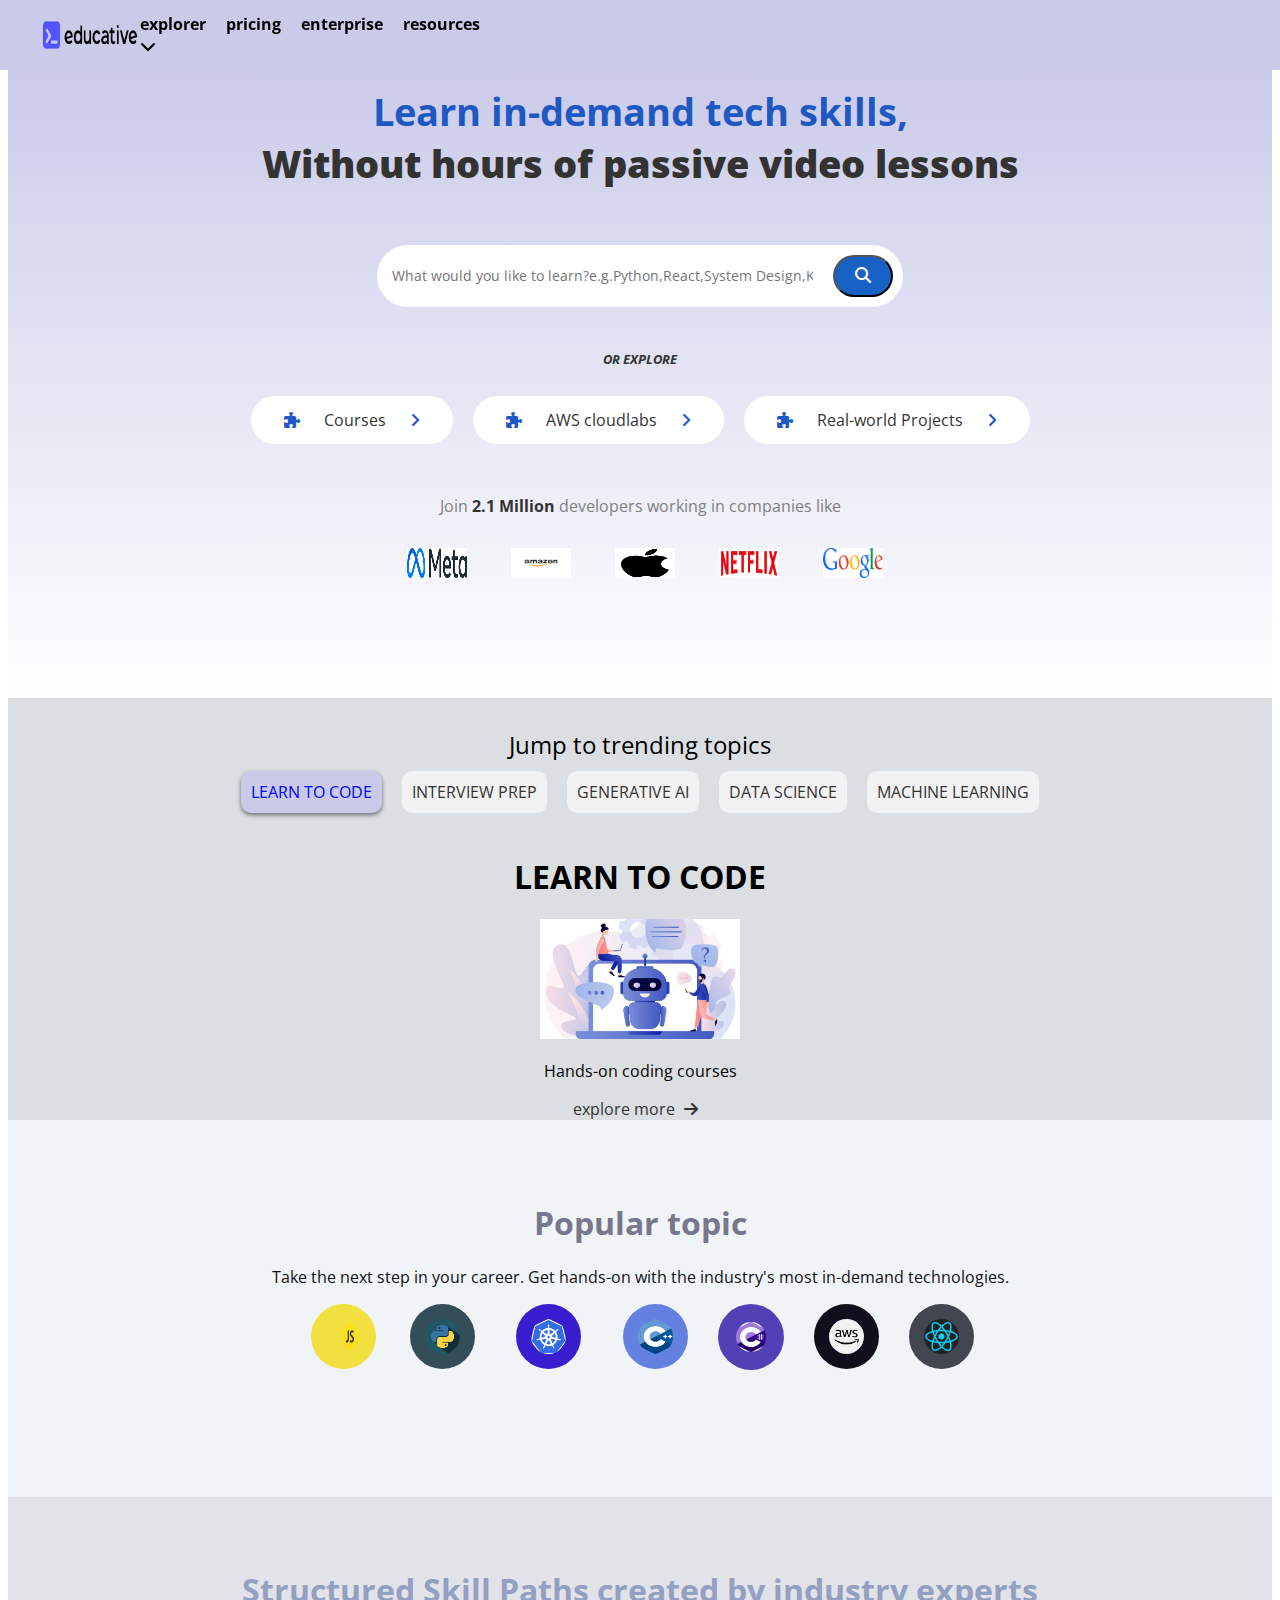
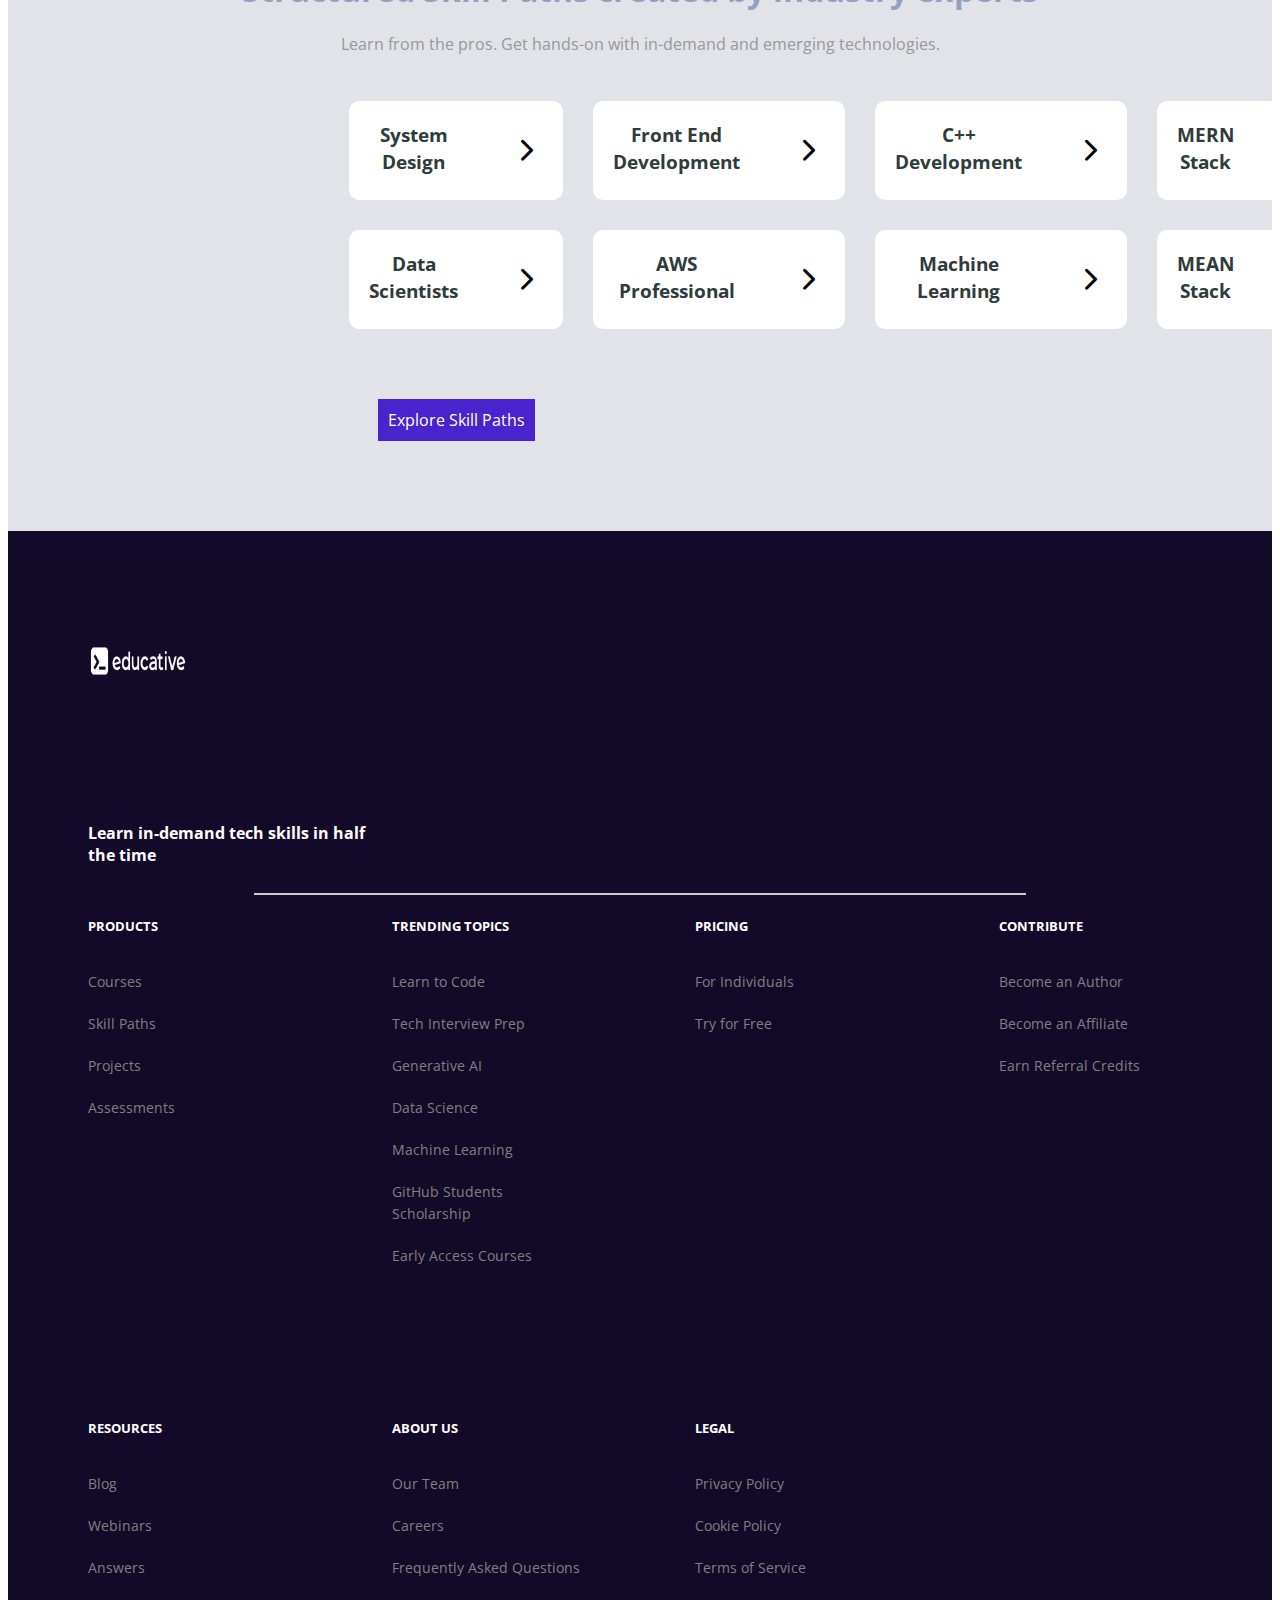
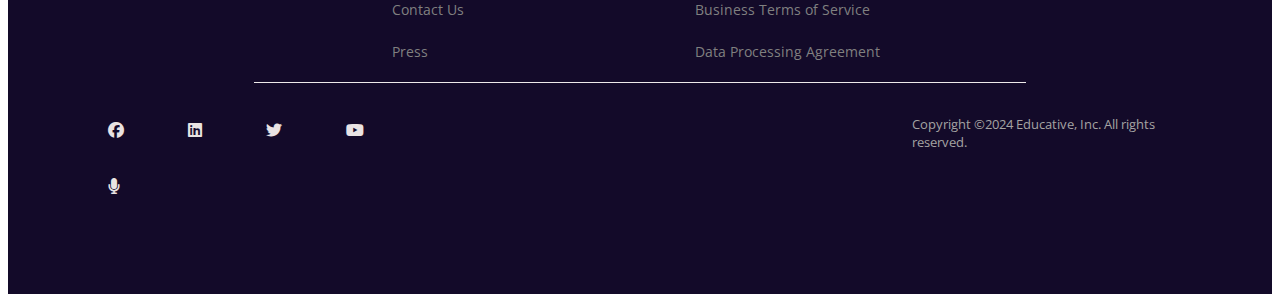
==== commit cd10b374: "other section" ====
--- a/index.html
+++ b/index.html
@@ -355,24 +355,89 @@
             <div class="img">
                 <div class="js">
                     <a href=""><img style="width: 35px; height: 35px;" src="image/js.png" alt=""></a>
+                    <div class="image-caption">Javascript</div>
                 </div>
                 <div class="python">
-                    <a href=""><img src="image/python.png" alt=""></a>   
+                    <a href=""><img src="image/python.png" alt=""></a>
+                    <div class="image-caption">Python</div>   
                 </div>
                 <div class="kub">
                     <a href=""><img src="image/kubernetes.png" alt=""></a>
+                    <div class="image-caption">Kubernetes</div>
                 </div>
                 <div class="cplus">
-                    <a href=""><img src="image/C++_logo.png" alt=""></a>   
+                    <a href=""><img src="image/C++_logo.png" alt=""></a>
+                    <div style="text-align: center;" class="image-caption">C++</div>   
                 </div>   
                 <div class="csharp">
                     <a href=""><img style="width: 30px; height: 30px;" src="image/csharp.png" alt=""></a> 
+                    <div class="image-caption">C#</div>
                 </div>
                 <div class="aws">
                     <a href=""><img src="image/aws.png" alt=""></a>
+                    <div class="image-caption">Aws</div>
                 </div>
                 <div class="react">
                     <a href=""><img style="border-radius: 50%;" src="image/react.png" alt=""></a>
+                    <div class="image-caption">React</div>
+                </div>
+            </div>
+        </div>
+
+        <div class="structure">
+            <h1>Structured Skill Paths created by industry experts</h1>
+            <p>Learn from the pros. Get hands-on with in-demand and emerging technologies.</p>
+            <div class="skill">
+                <div class="skill-items">
+                    <a href="">
+                        <span>System Design</span>
+                        <i class="fa fa-chevron-right" aria-hidden="true"></i>
+                    </a>
+                </div>
+                <div class="skill-items">
+                    <a href="">
+                        <span>Front End Development</span>
+                        <i class="fa fa-chevron-right" aria-hidden="true"></i>
+                    </a>
+                </div>
+                <div class="skill-items">
+                    <a href="">
+                        <span>C++ Development</span>
+                        <i class="fa fa-chevron-right" aria-hidden="true"></i>
+                    </a>
+                </div>
+                <div class="skill-items">
+                    <a href="">
+                        <span>MERN Stack</span>
+                        <i class="fa fa-chevron-right" aria-hidden="true"></i>
+                    </a>
+                </div>
+                <div class="skill-items">
+                    <a href="">
+                        <span>Data Scientists</span>
+                        <i class="fa fa-chevron-right" aria-hidden="true"></i>
+                    </a>
+                </div>
+                <div class="skill-items">
+                    <a href="">
+                        <span>AWS Professional</span>
+                        <i class="fa fa-chevron-right" aria-hidden="true"></i>
+                    </a>
+                </div>
+                <div class="skill-items">
+                    <a href="">
+                        <span>Machine Learning</span>
+                        <i class="fa fa-chevron-right" aria-hidden="true"></i>
+                    </a>
+                </div>
+                <div class="skill-items">
+                    <a href="">
+                        <span>MEAN Stack</span>
+                        <i class="fa fa-chevron-right" aria-hidden="true"></i>
+                    </a>
+                </div>
+                <div class="explore">
+                    <a href="">Explore Skill Paths</a>
                 </div>
             </div>
         </div>
--- a/index.css
+++ b/index.css
@@ -337,9 +337,9 @@
   }
 
   .logo img{
-    margin-left: 20px;
-    width: 80px;
-    height: 50px;
+    margin-left: 10px;
+    width: 60px;
+    height: 30px;
     background-color: transparent;
     padding: 15px;
   }
@@ -348,7 +348,6 @@
     display: flex;
     flex-direction: column;
     justify-content: center;
-    /*align-items: center;*/
     padding-top: 30px;
     background-color: #dbdfe2;
   }
@@ -408,6 +407,33 @@
   background-color: #f1f4f7;
   padding-bottom: 100px;
 }
+
+.img .image-caption {
+  text-align: center;
+  opacity: 0;
+  transition: opacity 0.3s ease;
+}
+
+.js:hover .image-caption {
+  opacity: 1;
+}
+
+.img .show-caption .image-caption {
+  opacity: 1;
+}
+
+.js{
+  position: relative;
+}
+
+.img img {
+  transition: transform 0.3s ease;
+}
+
+.img img:hover {
+  transform: scale(1.1);
+}
+
 
 .popular h1{
   font-size: 2rem;
@@ -911,6 +937,80 @@
   margin-right: 5px;
 }
 
+.structure{
+  text-align: center;
+  padding-top: 50px;
+  padding-bottom: 50px;
+  background-color: #e1e3e9;
+}
+
+.structure h1{
+  color: #94a0c2;
+}
+
+.structure p{
+  color: rgb(153, 151, 151);
+}
+
+.skill {
+  display: grid;
+  grid-template-columns: repeat(4, 1fr);
+  grid-gap: 10px;
+  justify-content: center;
+  margin-left: 500px;
+  padding: 20px;
+  width: 50%;
+}
+
+.skill-items {
+  display: flex;
+  flex-direction: column;
+  align-items: center;
+  padding: 20px;
+  border: none;
+  border-radius: 10px;
+  box-sizing: border-box;
+  background-color: white;
+  margin: 10px;
+}
+
+.skill-items a {
+  display: flex;
+  align-items: center;
+  justify-content: center;
+  text-decoration: none;
+  color: black;
+}
+
+.skill-items span {
+  margin-bottom: 5px;
+  margin-right: 30px;
+  font-size: 1.2rem;
+  font-weight: bold;
+  color: #303b3b;
+}
+
+.skill-items i {
+  margin-left: 30px;
+  font-size: 1.5rem;
+}
+
+.structure .explore {
+  display: flex;
+  justify-content: center;
+  align-items: center;
+  margin-top: 30px;
+  padding: 20px;
+}
+
+.explore a {
+  border: none;
+  background-color: rgb(73, 36, 206);
+  padding: 10px;
+  text-decoration: none;
+  color: white;
+}
+
 footer{
   background-color: #130a29;
   display: flex;
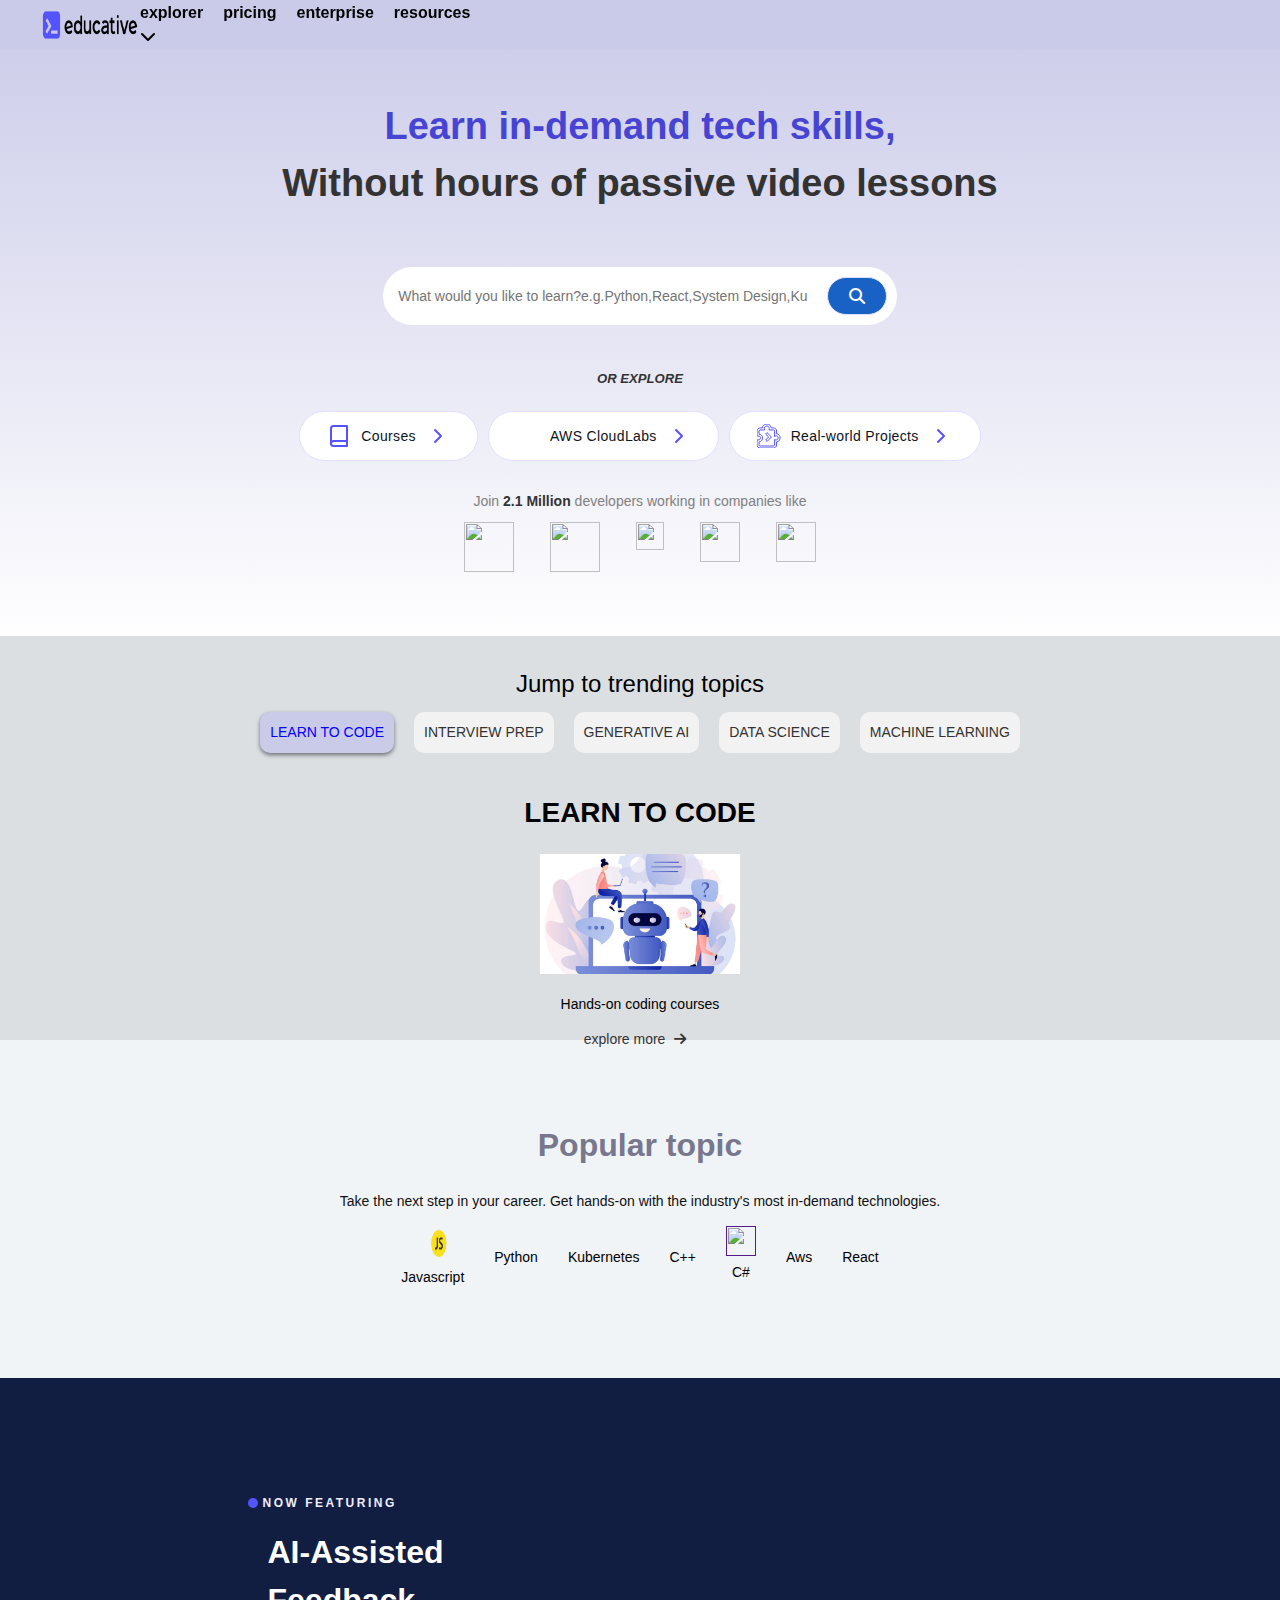
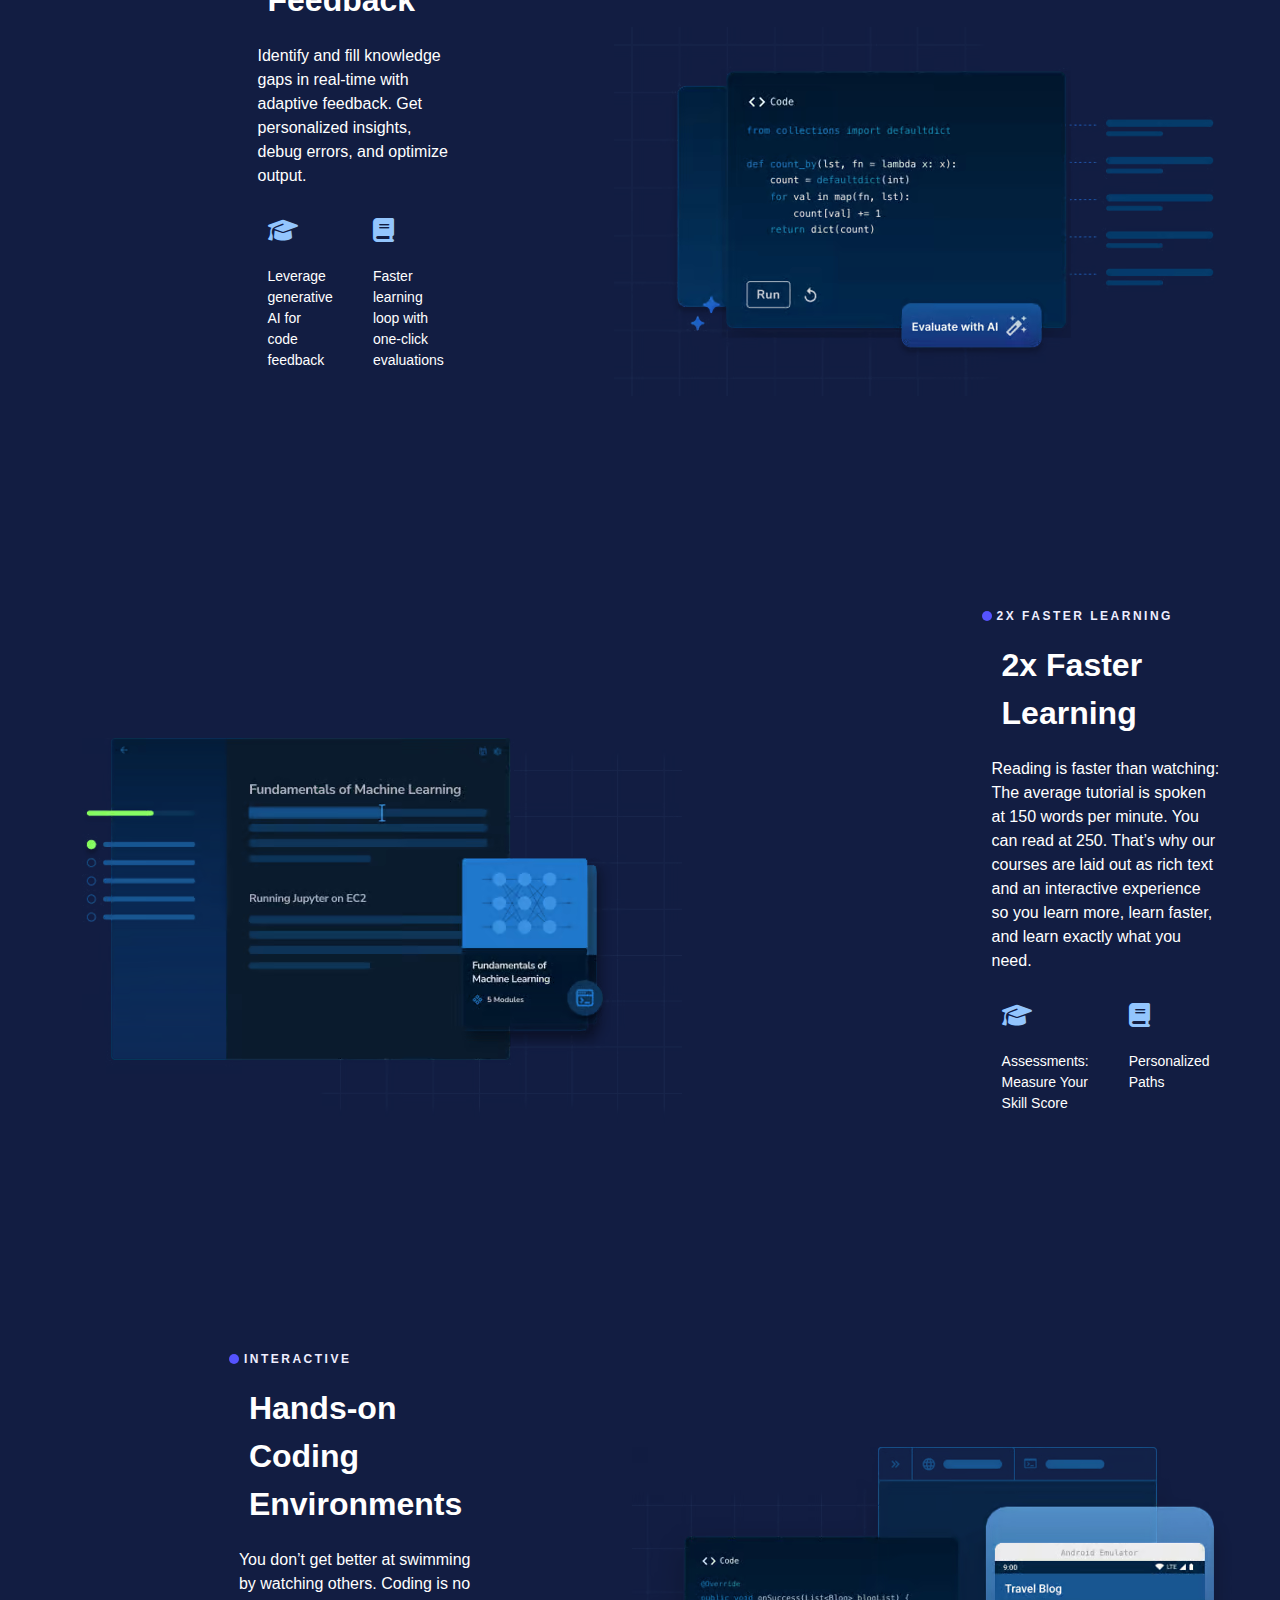
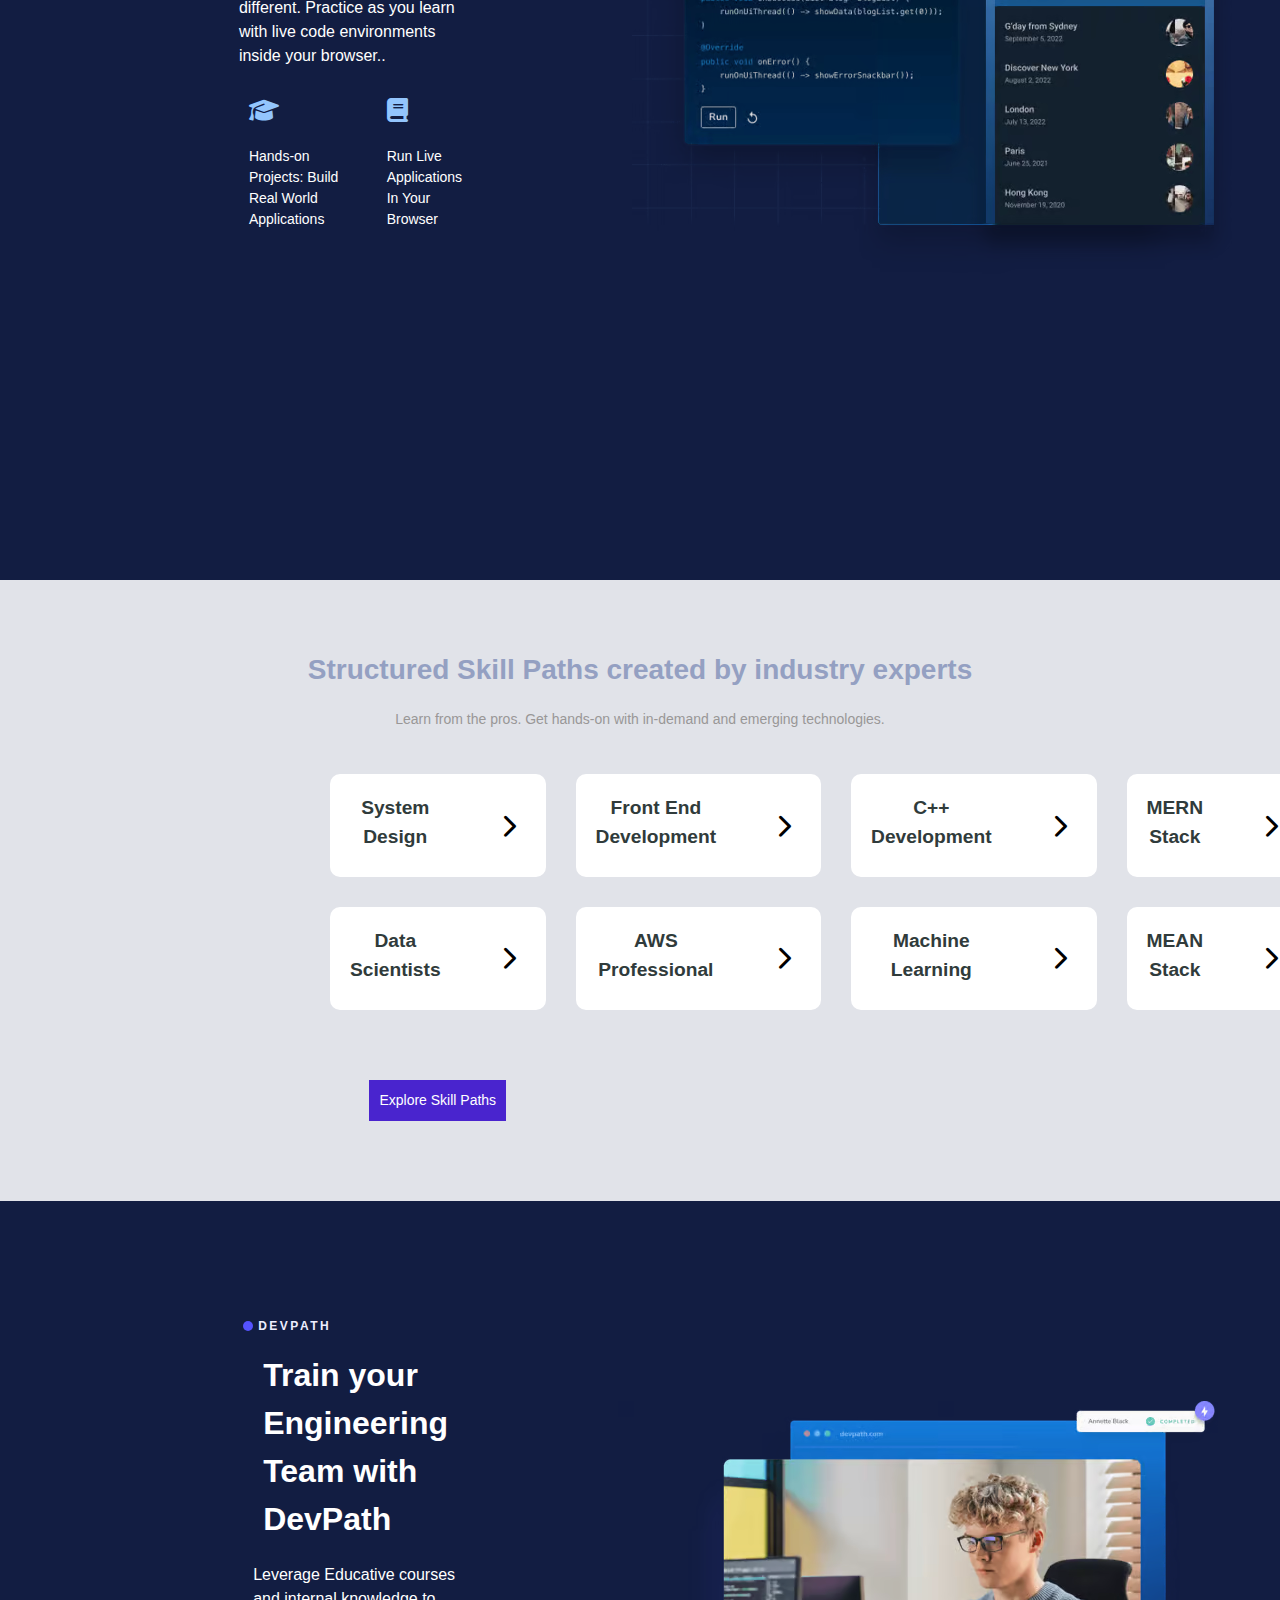
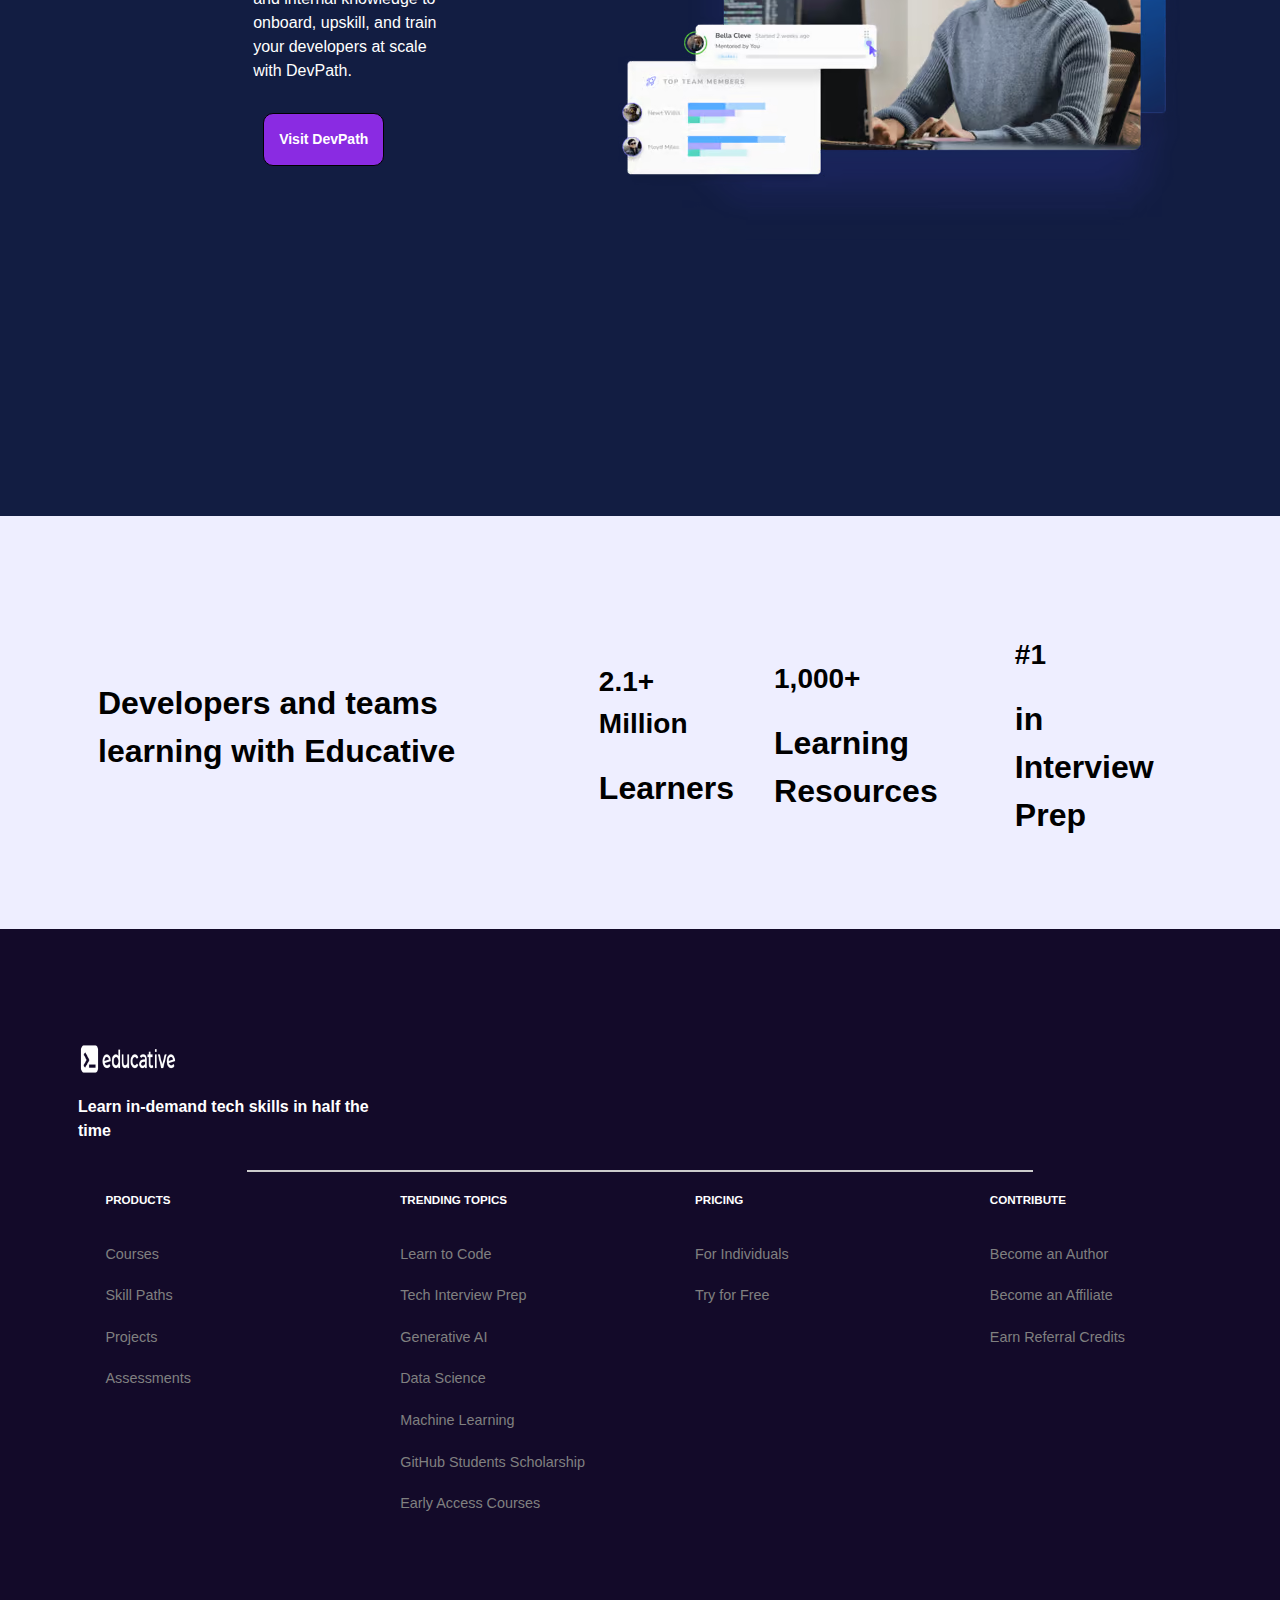
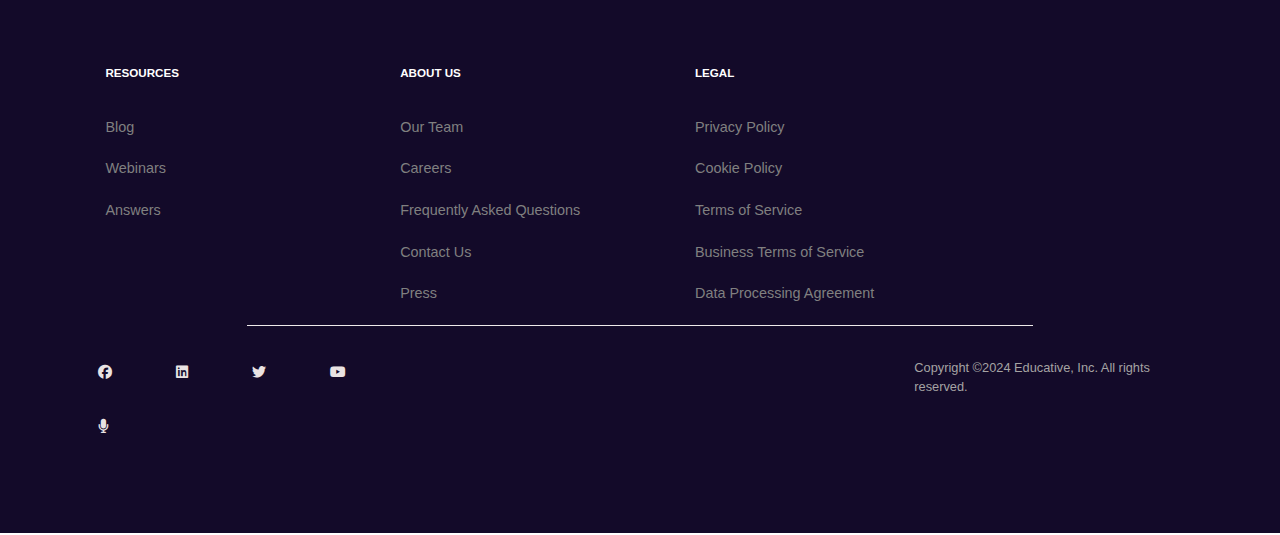
==== commit 47a29866: "Validation des modifications avant changement de branche" ====
--- a/index.html
+++ b/index.html
@@ -273,8 +273,7 @@
             <div class="title">
                 <h1 class="small">Learn in-demand tech skills, <br> 
                     <strong style="color: #333;">Without hours of passive video lessons</strong>
-                </h1>
-                
+                </h1>  
             </div>
     
             <div class="search-bar">
@@ -282,47 +281,43 @@
                 <button type="submit"><i class="fas fa-search"></i></button>
             </div>
     
-            <div class="or"><h3>or explore</h3></div>
+            <div class="or"><h3>or explore</h3></div>  
+
+            <div class="course">
+                <button onclick="window.location.href = 'explorer/explorer.html'">
+                    <div class="course-courses">
+                        <svg xmlns="http://www.w3.org/2000/svg" width="24" height="24" viewBox="0 0 24 24" fill="none" stroke="currentColor" stroke-width="2" stroke-linecap="round" stroke-linejoin="round" class="h-6 w-6 stroke-indigo-500 dark:stroke-indigo-300"><path d="M4 19.5A2.5 2.5 0 0 1 6.5 17H20"></path><path d="M6.5 2H20v20H6.5A2.5 2.5 0 0 1 4 19.5v-15A2.5 2.5 0 0 1 6.5 2z"></path></svg>
+                        <span class="ml-3 text-gray-L1000 dark:text-gray-D50 sm:ml-4">Courses</span>
+                        <svg xmlns="http://www.w3.org/2000/svg" width="24" height="24" viewBox="0 0 24 24" fill="none" stroke="currentColor" stroke-width="2" stroke-linecap="round" stroke-linejoin="round" class="ml-2 h-6 w-6 stroke-indigo-500 dark:stroke-indigo-300 sm:ml-6"><polyline points="9 18 15 12 9 6"></polyline></svg>
+                    </div>
+                </button>
+                
+                <button onclick="window.location.href = 'explorer/explorer.html'">
+                    <div class="course-courses">
+                        <svg width="14" height="14" viewBox="0 0 14 14" fill="none" xmlns="http://www.w3.org/2000/svg" class="h-6 w-6 text-indigo-500 dark:text-indigo-300"><path d="M11.952 9.285a1.333 1.333 0 0 0-.681-.365l-1.592-.318a4 4 0 0 0-2.573.344l-.212.106a4 4 0 0 1-2.573.345l-1.288-.258c-.437-.087-.89.05-1.204.365m2.504-7.838h5.334L9 2.333V5.78c0 .354.14.693.39.943l3.334 3.333c.84.84.245 2.277-.943 2.277H2.219c-1.188 0-1.783-1.437-.943-2.277l3.333-3.333c.25-.25.39-.589.39-.943V2.333l-.666-.667Z" stroke="currentColor" stroke-width="1.5" stroke-linecap="round" stroke-linejoin="round"></path></svg>
+                        <span class="ml-3 text-gray-L1000 dark:text-gray-D50 sm:ml-4">AWS CloudLabs</span>
+                        <svg xmlns="http://www.w3.org/2000/svg" width="24" height="24" viewBox="0 0 24 24" fill="none" stroke="currentColor" stroke-width="2" stroke-linecap="round" stroke-linejoin="round" class="ml-2 h-6 w-6 stroke-indigo-500 dark:stroke-indigo-300 sm:ml-6"><polyline points="9 18 15 12 9 6"></polyline></svg>
+                    </div>
+                </button>
     
-            <div class="course">
-                <div class="menu">
-                    <a href="header.html">
-                        <span>
-                            <i class="fa fa-puzzle-piece" aria-hidden="true"></i>
-                            Courses 
-                            <i class="fa fa-angle-right" aria-hidden="true"></i>
-                        </span>
-                    </a>
-                </div>
-    
-                <div class="menu">
-                    <a href="header.html">
-                        <span>
-                            <i class="fa fa-puzzle-piece" aria-hidden="true"></i>
-                            AWS cloudlabs
-                            <i class="fa fa-angle-right" aria-hidden="true"></i>
-                        </span>
-                    </a>
-                </div>
-    
-                <div class="menu">
-                    <a href="header.html">
-                        <span>
-                            <i class="fa fa-puzzle-piece" aria-hidden="true"></i>
-                            Real-world Projects
-                            <i class="fa fa-angle-right" aria-hidden="true"></i>
-                        </span>
-                    </a>
-                </div>
+                <button onclick="window.location.href = 'explorer/explorer.html'">
+                    <div class="course-courses">
+                        <svg width="24" height="24" viewBox="0 0 24 24" fill="none" xmlns="http://www.w3.org/2000/svg" class="h-6 w-6 fill-indigo-500 dark:fill-indigo-300"><path fill-rule="evenodd" clip-rule="evenodd" d="M10.0533 0C8.23178 0 6.89962 0.70496 6.10195 1.77452C5.60862 2.43599 5.34697 3.20198 5.28561 3.94842H3.08336C1.41475 3.94842 0.0259637 5.27933 0.0259637 6.95706V12.0217H1.02596C1.50895 12.0217 2.20596 12.1114 2.74347 12.3922C3.21781 12.64 3.53995 13.0049 3.53995 13.7073C3.53995 14.8258 3.09819 15.2861 2.66306 15.5331C2.13929 15.8304 1.47459 15.8907 1.02596 15.8907H0.0294409L0.0259698 16.8872C0.0208575 18.3549 0.0182714 19.3806 0.0169633 20.0395C0.0163093 20.3689 0.0159747 20.6067 0.0158036 20.7622L0.015625 20.9914C0.015625 22.6755 1.42136 24 3.08336 24H16.5237C18.1857 24 19.5914 22.6755 19.5914 20.9914V17.8856C20.0579 17.8408 20.5712 17.7187 21.0597 17.4766C21.5858 17.2157 22.098 16.8074 22.4737 16.1967C22.8493 15.586 23.0526 14.831 23.0526 13.9327C23.0526 12.1163 22.2604 10.9195 21.1705 10.3059C20.6693 10.0238 20.1171 9.87454 19.5914 9.84059V6.95706C19.5914 5.27289 18.1857 3.94842 16.5237 3.94842H14.274C14.2582 3.84011 14.2382 3.73275 14.2149 3.62731C14.0967 3.09395 13.874 2.52838 13.544 2.00625C12.8818 0.958344 11.7195 0 10.0533 0ZM7.31793 4.72902C7.1978 4.19481 7.30297 3.5095 7.70517 2.97021C8.08062 2.46678 8.78442 2 10.0533 2C10.8548 2 11.4507 2.43758 11.8534 3.07474C12.0559 3.39514 12.1923 3.74439 12.2622 4.05979C12.3356 4.39125 12.3197 4.61042 12.2977 4.69364L11.9671 5.94842H16.5237C17.1362 5.94842 17.5914 6.43173 17.5914 6.95706V12.5113L18.9966 11.8886C19.1598 11.8162 19.6933 11.7695 20.1894 12.0487C20.5914 12.275 21.0526 12.7689 21.0526 13.9327C21.0526 14.5245 20.9212 14.9033 20.7701 15.1489C20.6191 15.3944 20.4127 15.565 20.1714 15.6847C19.6433 15.9465 19.025 15.9248 18.8327 15.877L17.5914 15.5683V20.9914C17.5914 21.5167 17.1362 22 16.5237 22H3.08336C2.47086 22 2.01562 21.516 2.01562 20.9907L2.0158 20.7644C2.01597 20.6095 2.01631 20.3724 2.01696 20.0434C2.01797 19.5334 2.01975 18.8028 2.02288 17.8166C2.52427 17.7389 3.10397 17.5825 3.65031 17.2724C4.72301 16.6636 5.53995 15.5322 5.53995 13.7073C5.53995 12.1201 4.66986 11.1422 3.6696 10.6196C3.12826 10.3367 2.54592 10.1812 2.02596 10.1002V6.95706C2.02596 6.42529 2.47746 5.94842 3.08336 5.94842H7.59215L7.31793 4.72902ZM14.4448 12.9744L10.029 8.58582L8.61914 10.0044L11.6327 12.9994L8.69868 16.0208L10.1335 17.4141L14.4448 12.9744Z" fill="current"></path></svg>
+                        <span class="ml-3 text-gray-L1000 dark:text-gray-D50 sm:ml-4">Real-world Projects</span>
+                        <svg xmlns="http://www.w3.org/2000/svg" width="24" height="24" viewBox="0 0 24 24" fill="none" stroke="currentColor" stroke-width="2" stroke-linecap="round" stroke-linejoin="round" class="ml-2 h-6 w-6 stroke-indigo-500 dark:stroke-indigo-300 sm:ml-6"><polyline points="9 18 15 12 9 6"></polyline></svg>
+                    </div>
+                </button>
             </div>
     
             <div class="logo">
                 <p>Join <strong style="color: #333;">2.1 Million</strong>  developers working in companies like</p>
-                <img src="image/meta.png" alt="">
-                <img src="image/amazon.png" alt="">
-                <img src="image/apple.png" alt="">
-                <img src="image/netflix.png" alt="">
-                <img src="image/google.png" alt="">
+                <div class="logo-svg">
+                    <img style="width: 50px; height: 50px;" src="https://go.dev/images/logos/meta_light.svg" alt="">
+                    <img style="width: 50px; height: 50px;" src="https://www.vectorlogo.zone/logos/amazon/amazon-ar21.svg" alt="">
+                    <img style="width: 28px; height: 28px;" src="https://upload.wikimedia.org/wikipedia/commons/f/fa/Apple_logo_black.svg" alt="">
+                    <img style="width: 40px; height: 40px;" src="https://www.vectorlogo.zone/logos/netflix/netflix-ar21.svg" alt="">
+                    <img style="width: 40px; height: 40px;"  src="https://www.vectorlogo.zone/logos/google/google-ar21.svg" alt="">
+                </div>
             </div>
             <!--  -->
         </div>
@@ -358,30 +353,109 @@
                     <div class="image-caption">Javascript</div>
                 </div>
                 <div class="python">
-                    <a href=""><img src="image/python.png" alt=""></a>
+                    <a href=""><img src="image/" alt=""></a>
                     <div class="image-caption">Python</div>   
                 </div>
                 <div class="kub">
-                    <a href=""><img src="image/kubernetes.png" alt=""></a>
+                    <a href=""><img src="" alt=""></a>
                     <div class="image-caption">Kubernetes</div>
                 </div>
                 <div class="cplus">
-                    <a href=""><img src="image/C++_logo.png" alt=""></a>
+                    <a href=""><img src="" alt=""></a>
                     <div style="text-align: center;" class="image-caption">C++</div>   
                 </div>   
                 <div class="csharp">
-                    <a href=""><img style="width: 30px; height: 30px;" src="image/csharp.png" alt=""></a> 
+                    <a href=""><img style="width: 30px; height: 30px;" src="" alt=""></a> 
                     <div class="image-caption">C#</div>
                 </div>
                 <div class="aws">
-                    <a href=""><img src="image/aws.png" alt=""></a>
+                    <a href=""><img src="" alt=""></a>
                     <div class="image-caption">Aws</div>
                 </div>
                 <div class="react">
-                    <a href=""><img style="border-radius: 50%;" src="image/react.png" alt=""></a>
+                    <a href=""><img style="border-radius: 50%;" src="" alt=""></a>
                     <div class="image-caption">React</div>
                 </div>
             </div>
+        </div>
+
+        <div class="relative">
+            <div class="relative-content">
+                <div class="assisted">
+                    <div class="featuring">
+                        <div class="circle"></div>
+                        <span>NOW FEATURING</span>
+                    </div>
+                    <p class="heading">AI-Assisted Feedback</p>
+                    <p class="heading-text">Identify and fill knowledge gaps in real-time with adaptive feedback. Get personalized insights, debug errors, and optimize output.</p>
+                    <div class="feadback">
+                        <div class="feadback-items">
+                            <i class="fa fa-graduation-cap" aria-hidden="true"></i>
+                            <span>Leverage generative AI for code feedback</span>
+                        </div>
+                        <div class="feadback-items">
+                            <i class="fa fa-book" aria-hidden="true"></i>
+                            <span>Faster learning loop with one-click evaluations</span>
+                        </div>
+                    </div>
+                </div>
+
+                <div style="margin-top: -80px;" class="image-assisted">
+                    <img src="image/aiAssistedFeedback.png" alt="">
+                </div>
+            </div>
+
+            <div class="relative-content">
+
+                <div style="margin-top: -80px;" class="image-assisted">
+                    <img src="image/fasterLearningSection.png" alt="">
+                </div>
+
+                <div class="assisted">
+                    <div class="featuring">
+                        <div class="circle"></div>
+                        <span>2X FASTER LEARNING</span>
+                    </div>
+                    <p class="heading">2x Faster Learning</p>
+                    <p class="heading-text">Reading is faster than watching: The average tutorial is spoken at 150 words per minute. You can read at 250. That’s why our courses are laid out as rich text and an interactive experience so you learn more, learn faster, and learn exactly what you need.</p>
+                    <div class="feadback">
+                        <div class="feadback-items">
+                            <i class="fa fa-graduation-cap" aria-hidden="true"></i>
+                            <span>Assessments: Measure Your Skill Score</span>
+                        </div>
+                        <div class="feadback-items">
+                            <i class="fa fa-book" aria-hidden="true"></i>
+                            <span>Personalized Paths</span>
+                        </div>
+                    </div>
+                </div>
+            </div>
+
+            <div class="relative-content">
+                <div class="assisted">
+                    <div class="featuring">
+                        <div class="circle"></div>
+                        <span>INTERACTIVE</span>
+                    </div>
+                    <p class="heading">Hands-on Coding Environments</p>
+                    <p class="heading-text">You don’t get better at swimming by watching others. Coding is no different. Practice as you learn with live code environments inside your browser..</p>
+                    <div class="feadback">
+                        <div class="feadback-items">
+                            <i class="fa fa-graduation-cap" aria-hidden="true"></i>
+                            <span>Hands-on Projects: Build Real World Applications</span>
+                        </div>
+                        <div class="feadback-items">
+                            <i class="fa fa-book" aria-hidden="true"></i>
+                            <span>Run Live Applications In Your Browser</span>
+                        </div>
+                    </div>
+                </div>
+
+                <div style="margin-top: -80px;" class="image-assisted">
+                    <img src="image/handsOnCodingSection.png" alt="">
+                </div>
+            </div>
+            
         </div>
 
         <div class="structure">
@@ -438,6 +512,46 @@
                 </div>
                 <div class="explore">
                     <a href="">Explore Skill Paths</a>
+                </div>
+            </div>
+        </div>
+
+        <div class="relative">
+            <div class="relative-content">
+                <div class="assisted">
+                    <div class="featuring">
+                        <div class="circle"></div>
+                        <span>DEVPATH</span>
+                    </div>
+                    <p class="heading">Train your Engineering Team with DevPath</p>
+                    <p class="heading-text">Leverage Educative courses and internal knowledge to onboard, upskill, and train your developers at scale with DevPath.</p>
+                    <div class="feadback">
+                        <div class="visit">
+                           <a href="">Visit DevPath</a>
+                        </div>
+                    </div>
+                </div>
+
+                <div style="margin-top: -80px;" class="image-assisted">
+                    <img src="image/DevPathFeatured.png" alt="">
+                </div>
+            </div>
+        </div>
+
+        <div class="developpers">
+            <div class="developpers-first">
+                <span>Developers and teams learning with Educative</span>
+                <div class="developpers-learn">
+                    <h1>2.1+ Million</h1>
+                    <span>Learners</span>
+                </div>
+                <div class="developpers-learn">
+                    <h1>1,000+</h1>
+                    <span>Learning Resources</span>
+                </div>
+                <div class="developpers-learn">
+                    <h1>#1</h1>
+                    <span>in Interview Prep</span>
                 </div>
             </div>
         </div>
@@ -520,4 +634,4 @@
     
     <script src="index.js"></script>
 </body>
-</html>+</html>
--- a/index.css
+++ b/index.css
@@ -1,5 +1,11 @@
 *{
-  font-family: 'Open Sans', sans-serif;  
+  box-sizing: border-box;
+}
+
+body{
+  font: 400 14px Nunito Sans,sans-serif,-apple-system,BlinkMacSystemFont,Segoe UI,Oxygen,Ubuntu,Cantarell,Helvetica Neue;
+  line-height: 1.5;
+  color: rgb(0 0 0/var(--tw-text-opacity));
 }
 
 .container{
@@ -71,9 +77,16 @@
     color: white;
     padding: 10px 10px 10px 10px;
     cursor: pointer;
-    background-color: hsl(219, 73%, 44%);
+   --tw-bg-opacity: 1;
+    background-color: rgb(85 83 255/var(--tw-bg-opacity));
     margin-right: 30px;
-    font-weight: bold;
+    font-weight: 700;
+    transition-duration: .2s;
+  }
+
+  .navbar .login .join:hover{
+    --tw-bg-opacity: 1;
+    background-color: rgb(61 59 183/var(--tw-bg-opacity));
   }
 
   .navbar .login{
@@ -228,17 +241,20 @@
     background-image: linear-gradient(to bottom, #cacae9, white);
     text-align: center;
     padding-bottom: 100px;
-    
+    margin: -10px;
   }
 
   .banner .small{
-    color: hsl(219, 73%, 44%);
+    --tw-text-opacity: 1;
+    color: rgb(71 68 212/var(--tw-text-opacity));
+    margin-top: 100px;
+}
    
-  }
-
-  
   .banner .title {
     margin-bottom: 30px;
+    font-size: var(--h2-font-size);
+    line-height: var(--h2-line-height);
+    font-weight: 700;
   }
   
   .banner .title h1 {
@@ -300,49 +316,79 @@
  .banner .course {
     display: flex;
     justify-content: center;
-    gap: 20px;
-    padding: 15px;
-  }
-  
- .banner .menu {
-   color: #333;
+    gap: 10px;
+    padding: 10px;
+  }
+  
+  button{
+    font-size: .9375rem;
     display: flex;
     align-items: center;
-    padding: 13px;
-    border-radius: 50px;
-    background-color: white;
-    border: none;
+    justify-content: center;
+    white-space: nowrap;
+    padding: 0.75rem;
+    font-weight: 400;
+    line-height: 1.5;
+    letter-spacing: .025em;
+    --tw-text-opacity: 1;
+    color: rgb(255 255 255/var(--tw-text-opacity));
     cursor: pointer;
-  }
-
-  .course .menu i{
-    margin-left: 20px;
-    margin-right: 20px;
-  }
-
-  .menu span i{
-    color: hsl(219, 73%, 44%) ;
-  }
-
-  .menu  a{
-    color: #333;
-    text-decoration: none;
-  }
+    transition-duration: .2s;
+    border-radius: 9999px;
+    --tw-bg-opacity: 1;
+    background-color: rgb(255 255 255/var(--tw-bg-opacity));
+    --tw-border-opacity: 1;
+    border-color: rgb(224 224 255/var(--tw-border-opacity));
+    border-style: solid;
+    border-width: 1px;
+    --webkit-appearance: button;
+    text-transform: none;
+    overflow: visible;
+    font: inherit;
+    margin: 0;
+  }
+
+  .course-courses{
+    display: flex;
+    align-items: center;
+    padding-left: 5px;
+    padding-right: 5px;
+  }
+
+  .course-courses svg{
+    margin-left: 10px;
+    margin-right: 10px;
+    overflow: hidden;
+    stroke: #5553ff;
+    width: 1.5rem;
+    height: 1.5rem;
+  }
+
+
+.text-gray-L1000 {
+  --tw-text-opacity: 1;
+  color: rgb(12 19 34/var(--tw-text-opacity));
+}
 
   .logo{
     padding-top: 20px;
   }
   .logo p{
     color: gray;
-  }
-
-  .logo img{
-    margin-left: 10px;
-    width: 60px;
-    height: 30px;
-    background-color: transparent;
-    padding: 15px;
-  }
+    margin: 0 0 10px;
+  }
+
+  .logo-svg{
+    display: flex;
+    justify-content: center;
+    column-gap: 2.25rem;
+    row-gap: 0.875rem;
+    flex-wrap: wrap;
+    height: 1.5rem;
+    display: flex;
+    z-index: 10;
+  }
+
   
   .jump-container {
     display: flex;
@@ -350,6 +396,7 @@
     justify-content: center;
     padding-top: 30px;
     background-color: #dbdfe2;
+    margin: -10px;
   }
   
   .jump-title {
@@ -406,9 +453,10 @@
   padding-top: 60px;
   background-color: #f1f4f7;
   padding-bottom: 100px;
-}
-
-.img .image-caption {
+  margin: -10px;
+}
+
+/*.img .image-caption {
   text-align: center;
   opacity: 0;
   transition: opacity 0.3s ease;
@@ -432,7 +480,7 @@
 
 .img img:hover {
   transform: scale(1.1);
-}
+}*/
 
 
 .popular h1{
@@ -451,7 +499,7 @@
   gap: 30px;  
 }
 
-.js img{
+/*.js img{
   border: none;
   padding: 15px;
   border-radius: 50%;
@@ -509,7 +557,7 @@
   padding: 15px;
   border-radius: 50%;
   background-color: #110f1d;
-}
+}*/
 
 .modal {
   display: none;
@@ -937,11 +985,136 @@
   margin-right: 5px;
 }
 
+.relative{
+  padding: 120px;
+  margin: -10px;
+  --tw-bg-opacity: 1;
+  background-color: rgb(18 29 66/var(--tw-bg-opacity));
+}
+
+.circle {
+  width: 10px;
+  height: 10px;
+  --tw-bg-opacity: 1;
+  background-color: rgb(85 83 255/var(--tw-bg-opacity));
+  border-radius: 50%;
+}
+
+.relative-content{
+  display: flex;
+  flex-direction: row;
+  justify-content: center;
+  align-items: center;
+  width: 80%;
+  margin-left: 120px;
+  gap: 150px;
+}
+
+.assisted{
+  padding-bottom: 220px;
+  margin-left: 150px;
+}
+
+.featuring{
+  display: flex;
+  gap: 10px;
+}
+
+.featuring span{
+  margin: -5px;
+  letter-spacing: 2.5px;
+  --tw-text-opacity: 1;
+  color: rgb(238 238 255/var(--tw-text-opacity));
+  font-size: .75rem;
+  font-weight: 700;
+  text-transform: uppercase;
+  line-height: 1.25rem;
+}
+
+.heading{
+  --tw-text-opacity: 1;
+  color: rgb(255 255 255/var(--tw-text-opacity));
+  font-size: var(--h3-font-size);
+  line-height: var(--h3-line-height);
+  font-weight: 700;
+  margin: 20px;
+  font-size: 2rem;
+}
+
+.heading-text{
+  --tw-text-opacity: 1;
+  color: rgb(255 255 255/var(--tw-text-opacity));
+  margin-top: 1.5rem;
+  margin: 10px;
+  font-size: 1rem;
+  
+}
+
+.feadback{
+  display: flex;
+  gap: 40px;
+  padding: 20px;
+}
+
+.feadback-items{
+  display: flex;
+  flex-direction: column;
+}
+
+.feadback-items i{
+  --tw-text-opacity: 1;
+  color: rgb(147 197 253/var(--tw-text-opacity));
+  width: 2rem;
+  height: 2rem;
+  font-size: 1.5rem;
+  margin-bottom: 1rem;
+}
+
+.feadback-items span{
+  --tw-text-opacity: 1;
+  color: rgb(255 255 255/var(--tw-text-opacity));
+}
+
+.visit{
+  border: 1px solid black;
+  border-radius: 10px;
+  cursor: pointer;
+  background-color: blueviolet;
+  padding: 15px;
+}
+
+.visit a{
+  font-weight: 700;
+  color: white;
+  text-decoration: none;
+}
+
+.developpers{
+  --tw-bg-opacity: 1;
+  background-color: rgb(238 238 255/var(--tw-bg-opacity));
+  margin: -10px;
+  padding: 100px;
+  display: flex;
+  flex-direction: column;
+}
+
+.developpers-first{
+  display: flex;
+  align-items: center;
+  gap: 40px;
+}
+
+.developpers-first span{
+  font-weight: 700;
+  font-size: 2rem;
+}
+
 .structure{
   text-align: center;
   padding-top: 50px;
   padding-bottom: 50px;
   background-color: #e1e3e9;
+  margin: -10px;
 }
 
 .structure h1{
@@ -1017,6 +1190,7 @@
   flex-direction: column;
   align-items: center;
   padding: 80px;
+  margin: -10px;
 }
 
 footer .footer-first{
@@ -1035,6 +1209,7 @@
 footer .footer-first h5{
   color: white;
   font-size: 1rem;
+  margin-top: -100px;
 }
 
 .horizontal-bar1{
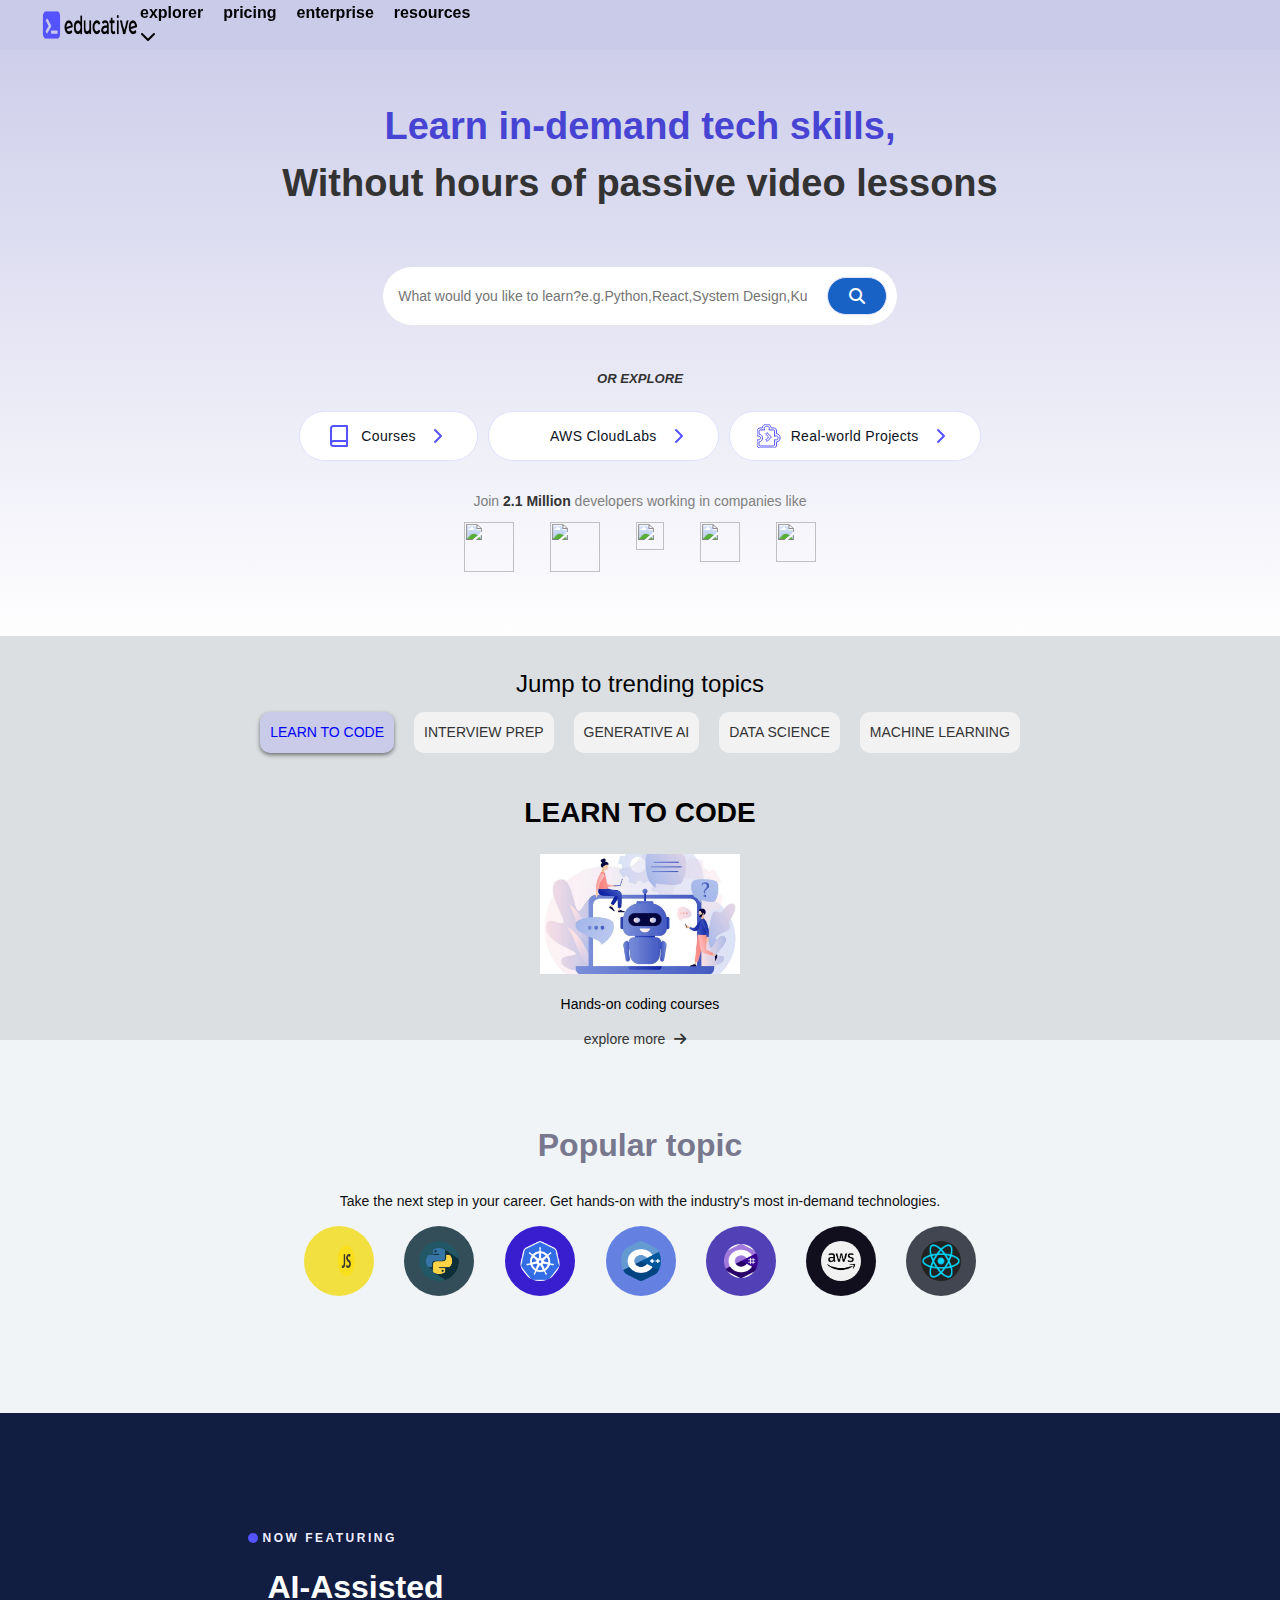
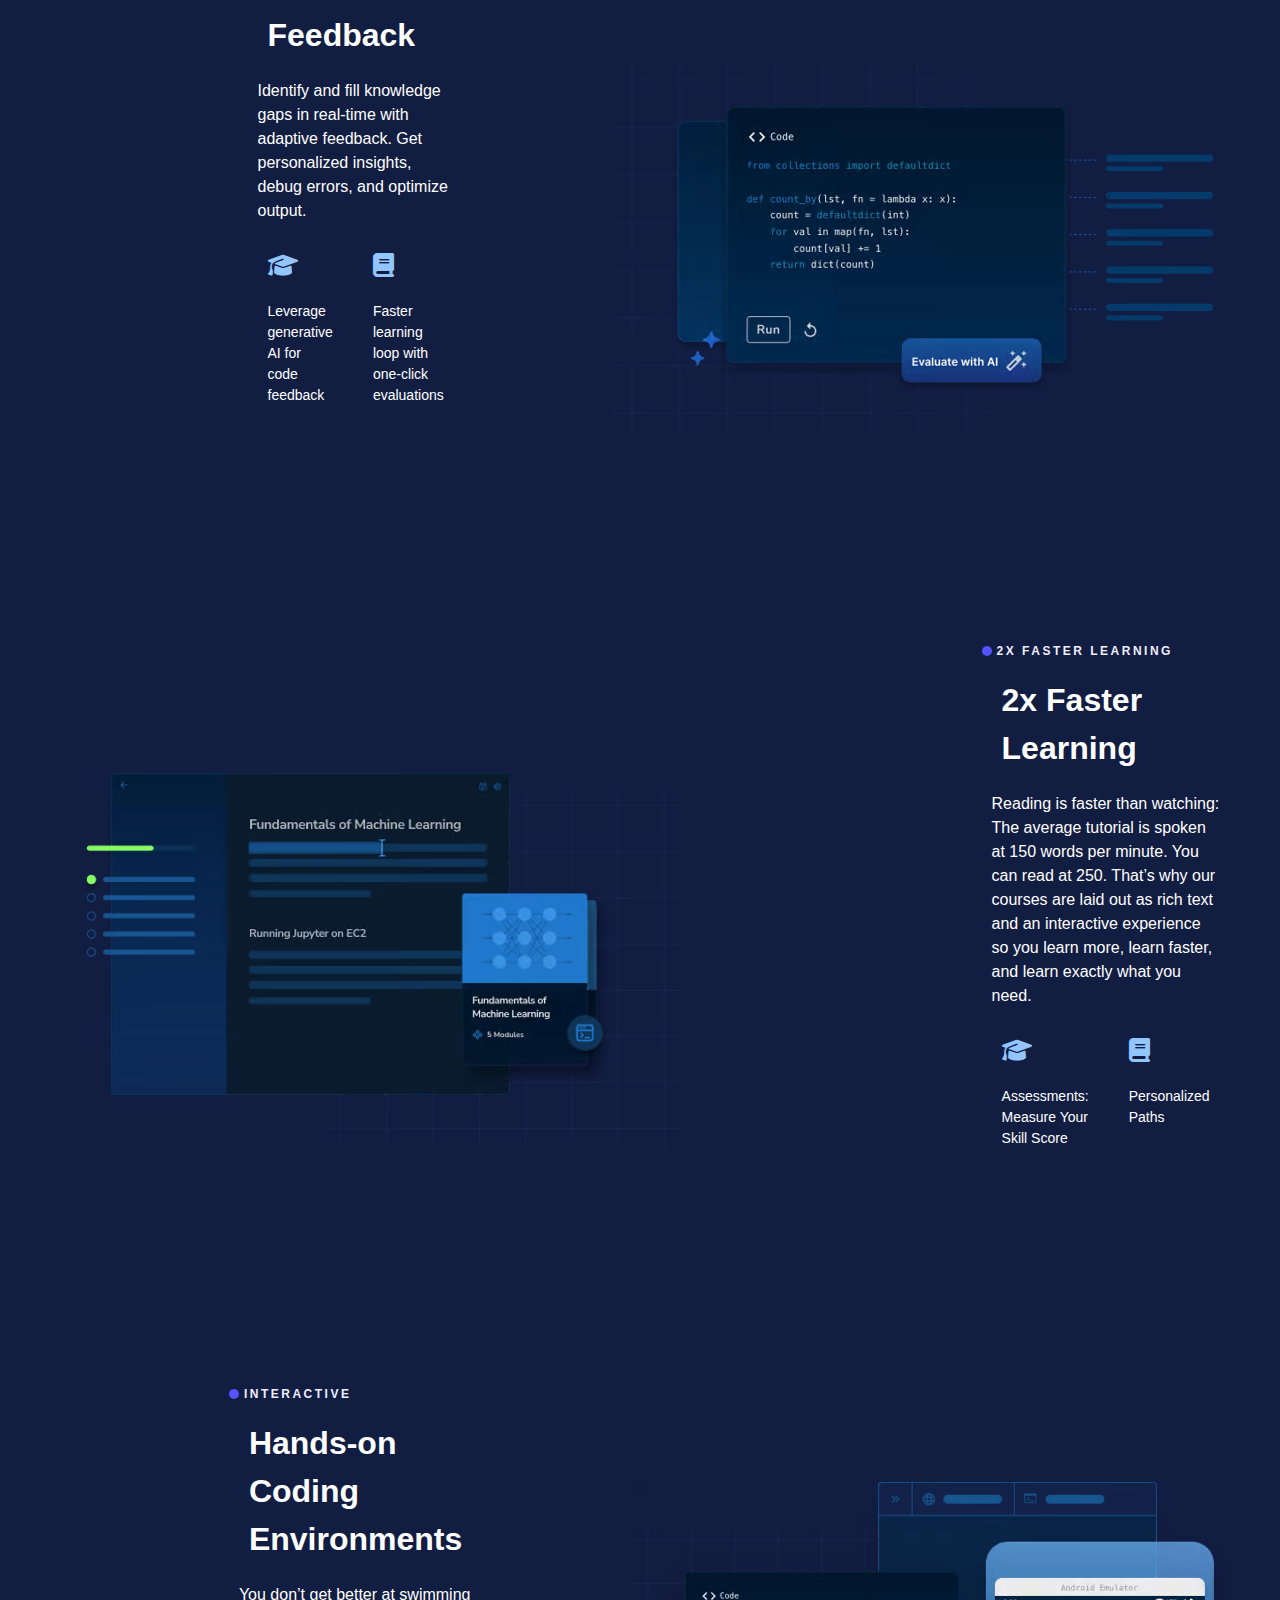
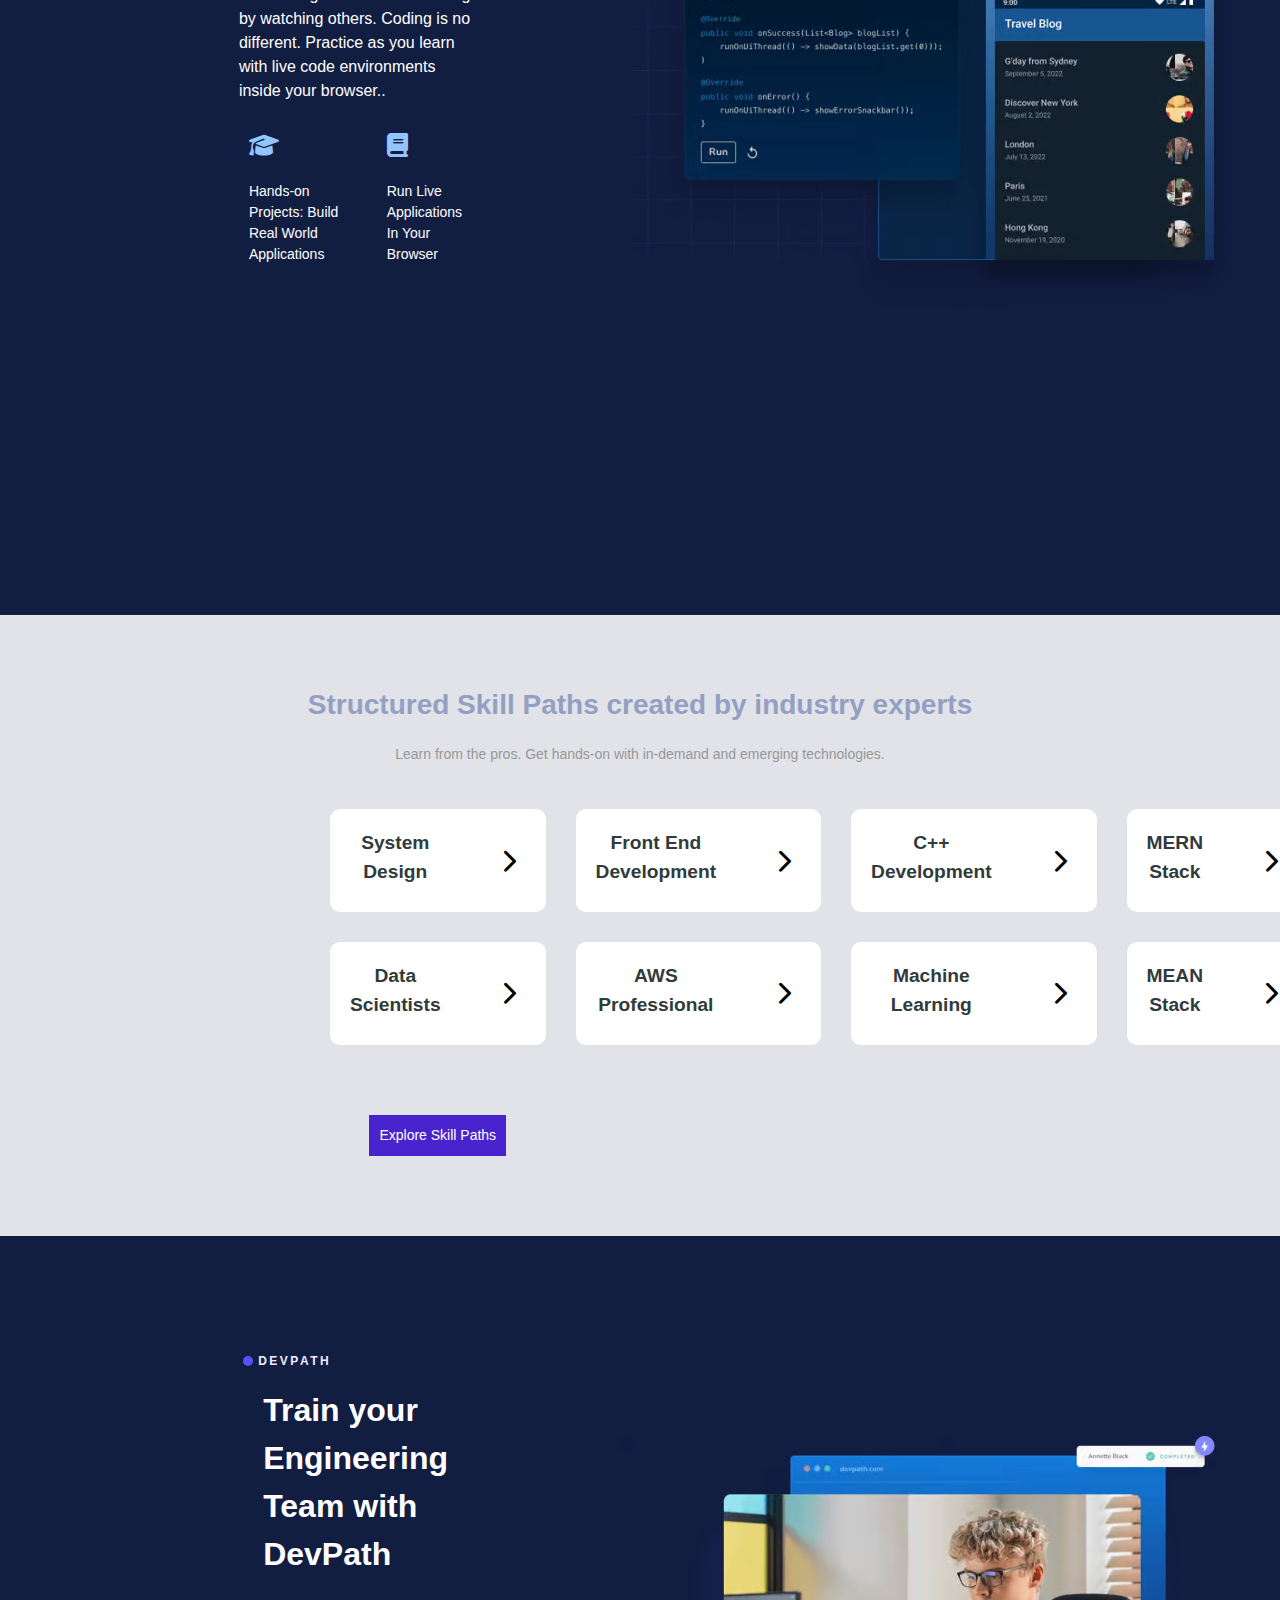
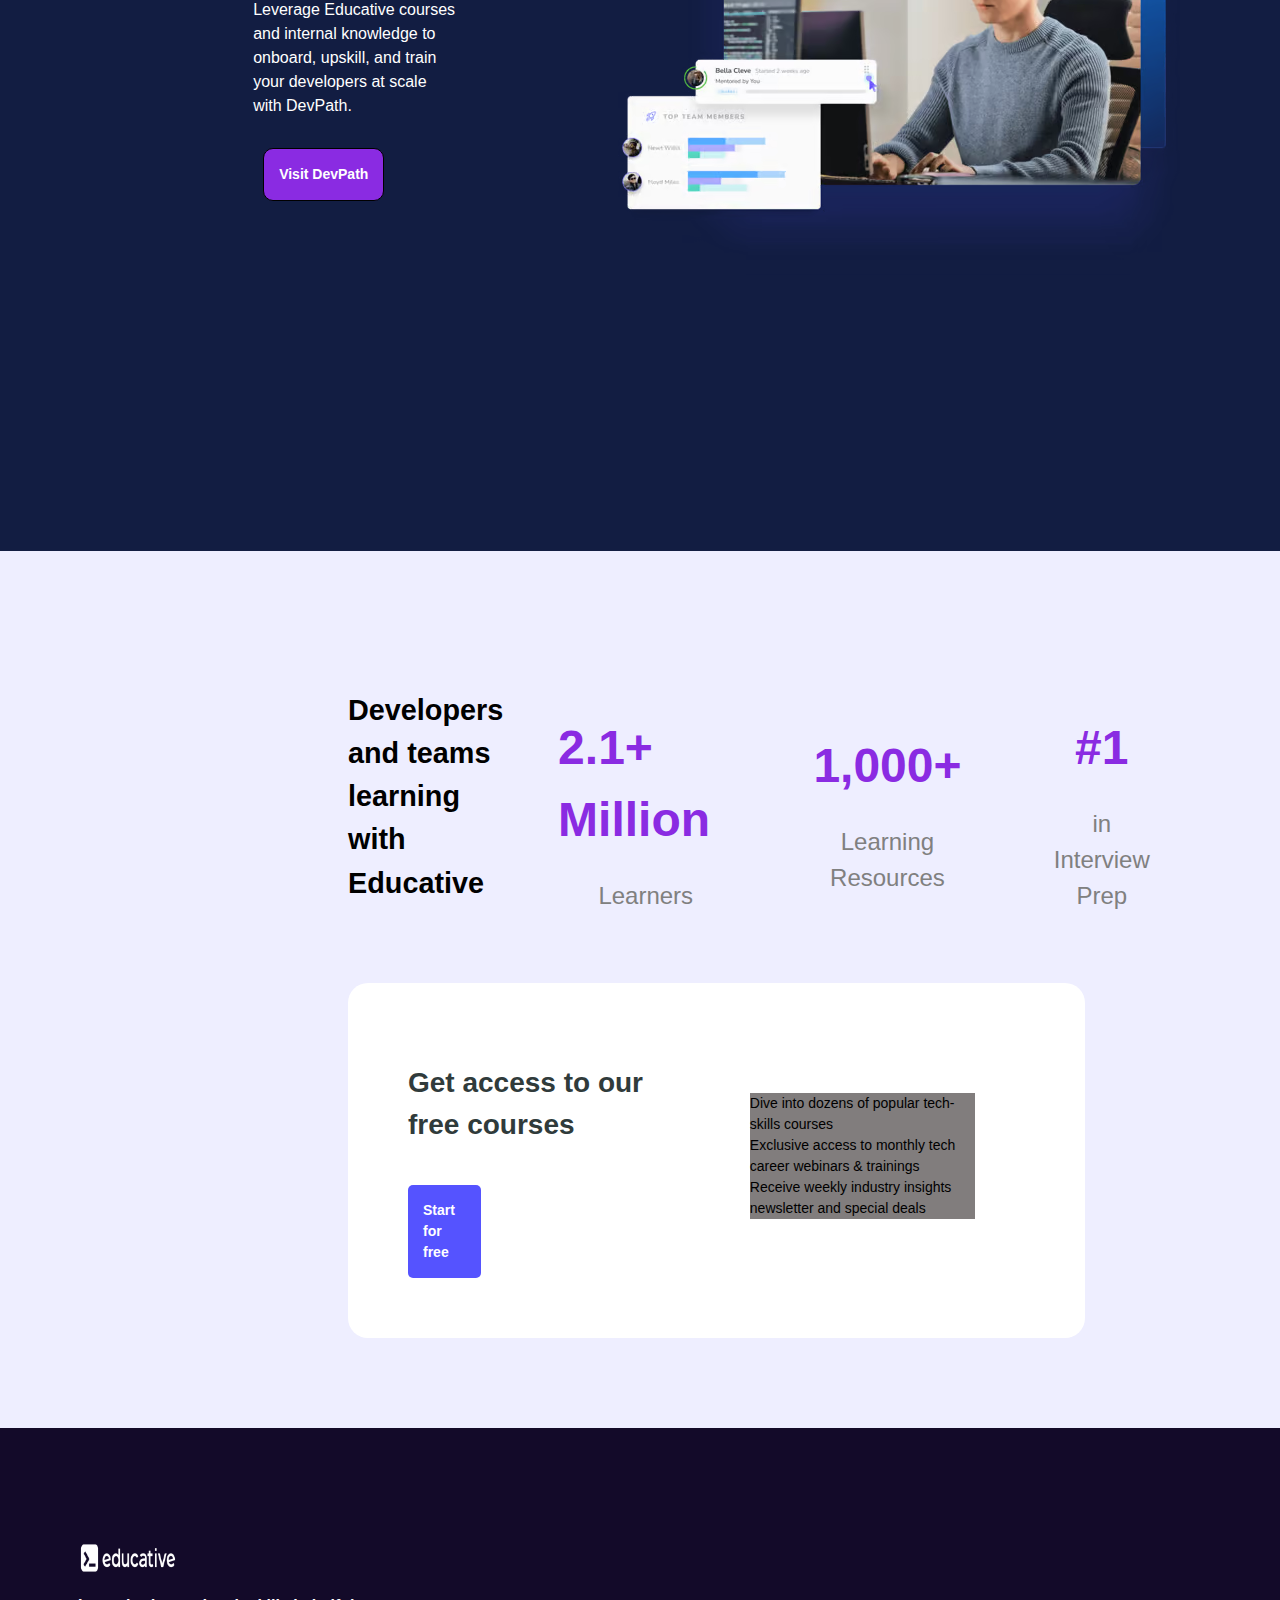
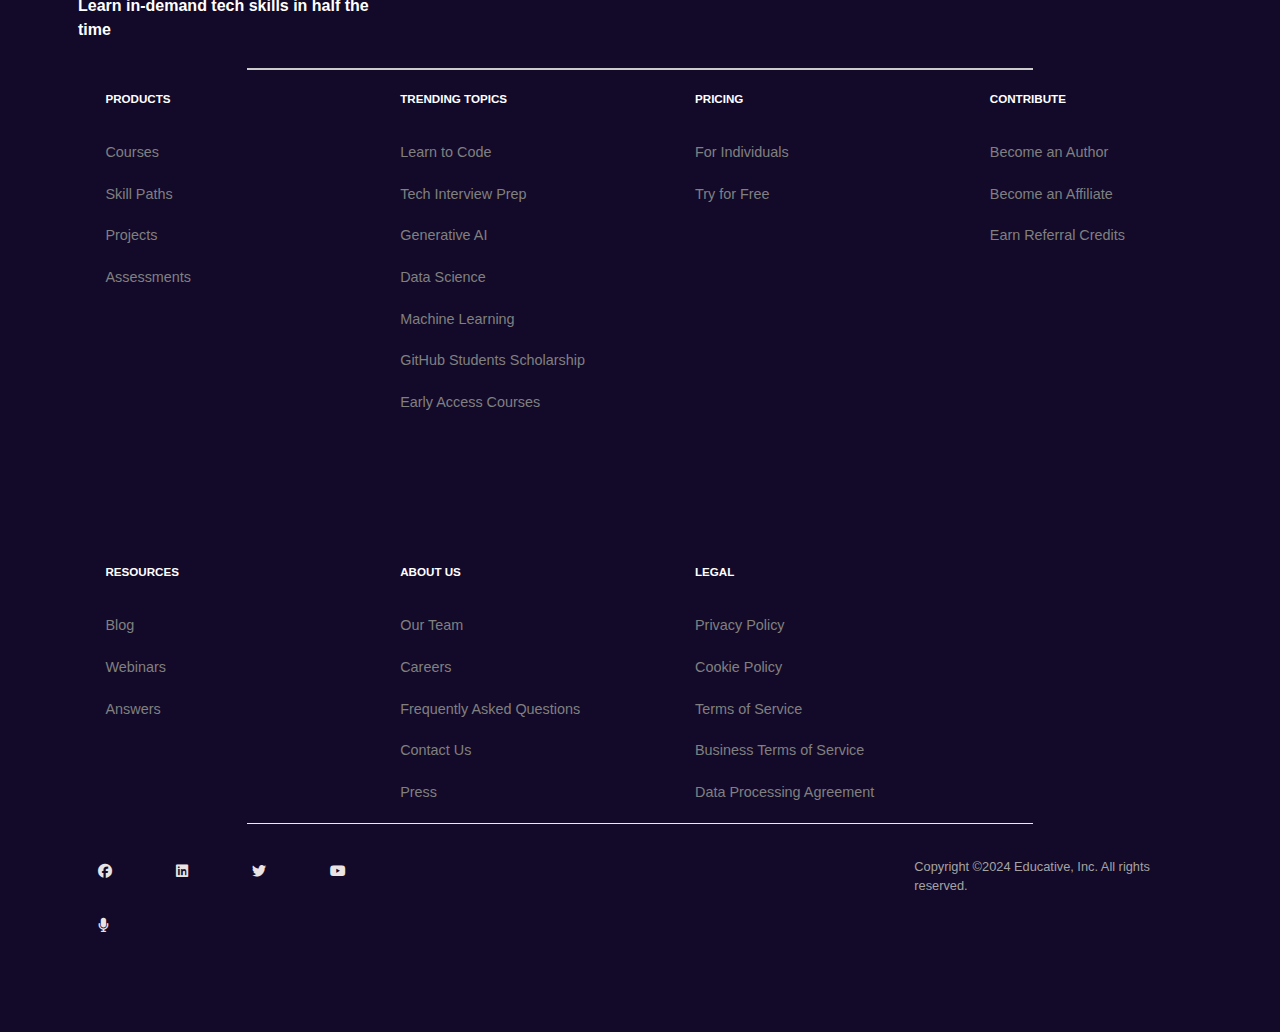
==== commit 145fdce4: "other modification" ====
--- a/index.html
+++ b/index.html
@@ -349,31 +349,31 @@
 
             <div class="img">
                 <div class="js">
-                    <a href=""><img style="width: 35px; height: 35px;" src="image/js.png" alt=""></a>
+                    <a href=""><img  src="image/js.png" alt=""></a>
                     <div class="image-caption">Javascript</div>
                 </div>
                 <div class="python">
-                    <a href=""><img src="image/" alt=""></a>
+                    <a href=""><img src="image/python.png" alt=""></a>
                     <div class="image-caption">Python</div>   
                 </div>
                 <div class="kub">
-                    <a href=""><img src="" alt=""></a>
+                    <a href=""><img src="image/kubernetes.png" alt=""></a>
                     <div class="image-caption">Kubernetes</div>
                 </div>
                 <div class="cplus">
-                    <a href=""><img src="" alt=""></a>
+                    <a href=""><img src="image/C++_logo.png" alt=""></a>
                     <div style="text-align: center;" class="image-caption">C++</div>   
                 </div>   
                 <div class="csharp">
-                    <a href=""><img style="width: 30px; height: 30px;" src="" alt=""></a> 
+                    <a href=""><img  src="image/csharp.png" alt=""></a> 
                     <div class="image-caption">C#</div>
                 </div>
                 <div class="aws">
-                    <a href=""><img src="" alt=""></a>
+                    <a href=""><img src="image/aws.png" alt=""></a>
                     <div class="image-caption">Aws</div>
                 </div>
                 <div class="react">
-                    <a href=""><img style="border-radius: 50%;" src="" alt=""></a>
+                    <a href=""><img style="border-radius: 50%;" src="image/react.png" alt=""></a>
                     <div class="image-caption">React</div>
                 </div>
             </div>
@@ -540,7 +540,7 @@
 
         <div class="developpers">
             <div class="developpers-first">
-                <span>Developers and teams learning with Educative</span>
+                <h4>Developers and teams learning with Educative</h4>
                 <div class="developpers-learn">
                     <h1>2.1+ Million</h1>
                     <span>Learners</span>
@@ -552,6 +552,25 @@
                 <div class="developpers-learn">
                     <h1>#1</h1>
                     <span>in Interview Prep</span>
+                </div>
+            </div>
+
+            <div class="developpers-third">
+                <div class="getaccess">
+                    <h1>Get access to our free courses</h1>
+                    <a href="">Start for free</a>
+                </div>
+
+                <div class="develop-second">
+                    <div class="develop">
+                        <span>Dive into dozens of popular tech-skills courses</span>
+                    </div>
+                    <div class="develop">
+                        <span>Exclusive access to monthly tech career webinars & trainings</span>
+                    </div>
+                    <div class="develop">
+                        <span>Receive weekly industry insights newsletter and special deals</span>
+                    </div>
                 </div>
             </div>
         </div>
--- a/index.css
+++ b/index.css
@@ -456,13 +456,24 @@
   margin: -10px;
 }
 
-/*.img .image-caption {
+.img {
+  display: flex;
+  flex-wrap: wrap;
+}
+
+.img .image-caption {
   text-align: center;
   opacity: 0;
   transition: opacity 0.3s ease;
 }
 
-.js:hover .image-caption {
+.js:hover .image-caption, 
+.python:hover .image-caption ,
+.kub:hover .image-caption,
+.cplus:hover .image-caption,
+.csharp:hover .image-caption,
+.aws:hover .image-caption,
+.react:hover .image-caption{
   opacity: 1;
 }
 
@@ -470,17 +481,13 @@
   opacity: 1;
 }
 
-.js{
-  position: relative;
-}
-
 .img img {
   transition: transform 0.3s ease;
 }
 
 .img img:hover {
   transform: scale(1.1);
-}*/
+}
 
 
 .popular h1{
@@ -499,16 +506,18 @@
   gap: 30px;  
 }
 
-/*.js img{
+.js img{
   border: none;
   padding: 15px;
   border-radius: 50%;
   background-color: #f1da0ac5;
+  width: 70px;
+  height: 70px;
 }
 
 .kub img{
-  width: 35px;
-  height: 35px;
+  width: 70px;
+  height: 70px;
   border: none;
   padding: 15px;
   border-radius: 50%;
@@ -516,8 +525,8 @@
 }
 
 .python img{
-   width: 35px;
-  height: 35px;
+  width: 70px;
+  height: 70px;
   border: none;
   padding: 15px;
   border-radius: 50%;
@@ -525,8 +534,8 @@
 }
 
 .cplus img{
-  width: 35px;
-  height: 35px;
+  width: 70px;
+  height: 70px;
   border: none;
   padding: 15px;
   border-radius: 50%;
@@ -534,6 +543,8 @@
 }
 
 .csharp img{
+  width: 70px;
+  height: 70px;
   border: none;
   padding: 18px;
   border-radius: 50%;
@@ -541,8 +552,8 @@
 }
 
 .react img{
-  width: 35px;
-  height: 35px;
+  width: 70px;
+  height: 70px;
   border: none;
   padding: 15px;
   border-radius: 50%;
@@ -551,13 +562,13 @@
 
 
 .aws img{
-  width: 35px;
-  height: 35px;
+  width: 70px;
+  height: 70px;
   border: none;
   padding: 15px;
   border-radius: 50%;
   background-color: #110f1d;
-}*/
+}
 
 .modal {
   display: none;
@@ -1102,11 +1113,80 @@
   display: flex;
   align-items: center;
   gap: 40px;
-}
-
-.developpers-first span{
+  margin-left: 250px;
+  padding-bottom: 40px;
+}
+
+.developpers-first h4{
   font-weight: 700;
-  font-size: 2rem;
+  font-size: 1.8rem;
+  width: 18%;
+}
+
+.developpers-learn{
+  display: flex;
+  flex-direction: column;
+  align-items: center;
+  margin: 20px;
+}
+
+.developpers-learn h1{
+  color: blueviolet;
+  font-size: 3rem;
+}
+
+.developpers-learn span{
+  font-size: 1.5rem;
+  text-align: center;
+  margin-top: -10px;
+  color: gray;
+}
+
+.developpers-third{
+  display: flex;
+  gap: 150px;
+  width: 68%;
+  margin-left: 250px;
+  padding: 110px;
+  border-radius: 20px;
+  background-color: white;
+  justify-content: space-between;
+}
+
+.developpers-third h1{
+  color: #303b3b;
+}
+
+.developpers-third .getaccess{
+  display: flex;
+  flex-direction: column;
+  gap: 20px 20px;
+  margin: -50px;
+}
+
+.developpers-third a{
+  text-decoration: none;
+  border: none;
+  background-color: #5553ff;
+  padding: 15px;
+  border-radius: 5px;
+  color: white;
+  font-weight: bolder;
+  width: 30%;
+}
+
+.developpers-third a:hover{
+  background-color: #675bcf;
+}
+
+.developpers-first,
+.developpers-third{
+  flex: 1;
+}
+
+.develop-second{
+  background-color: #817d7d;
+  height: 200%;
 }
 
 .structure{
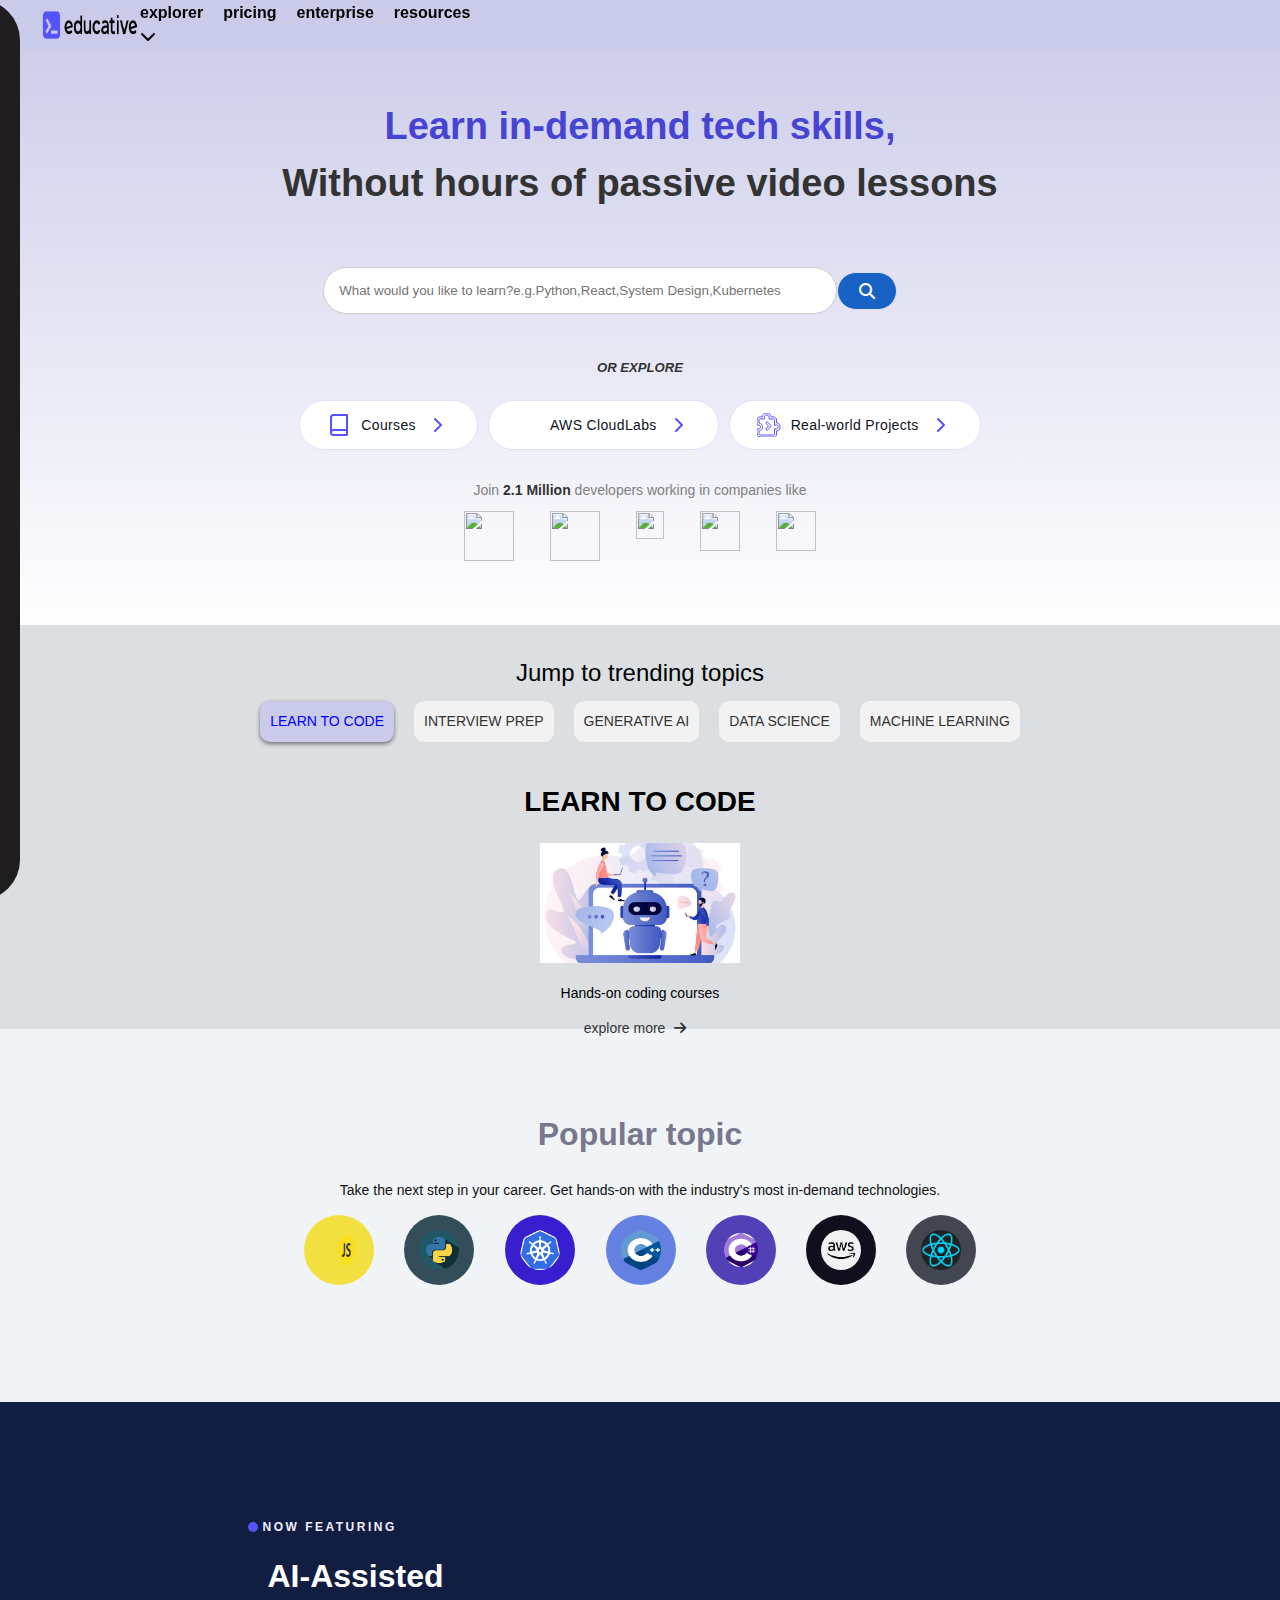
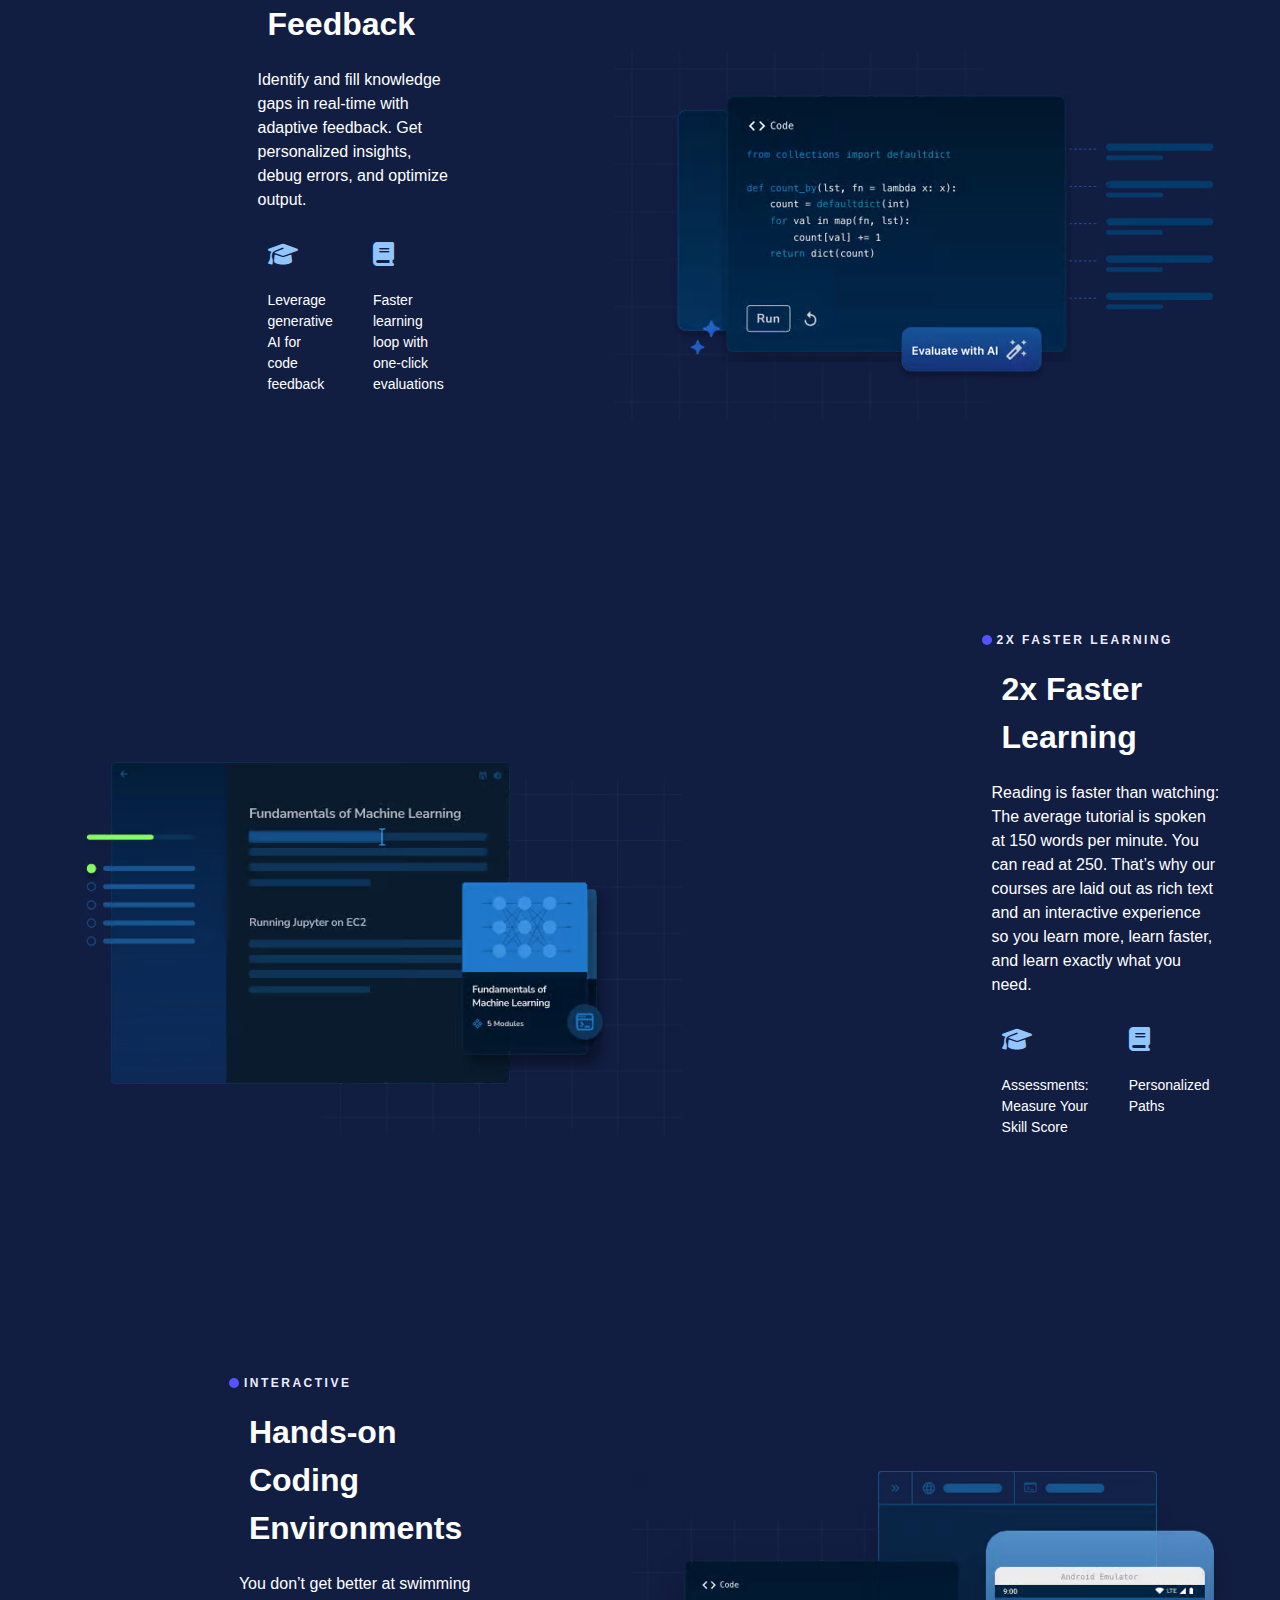
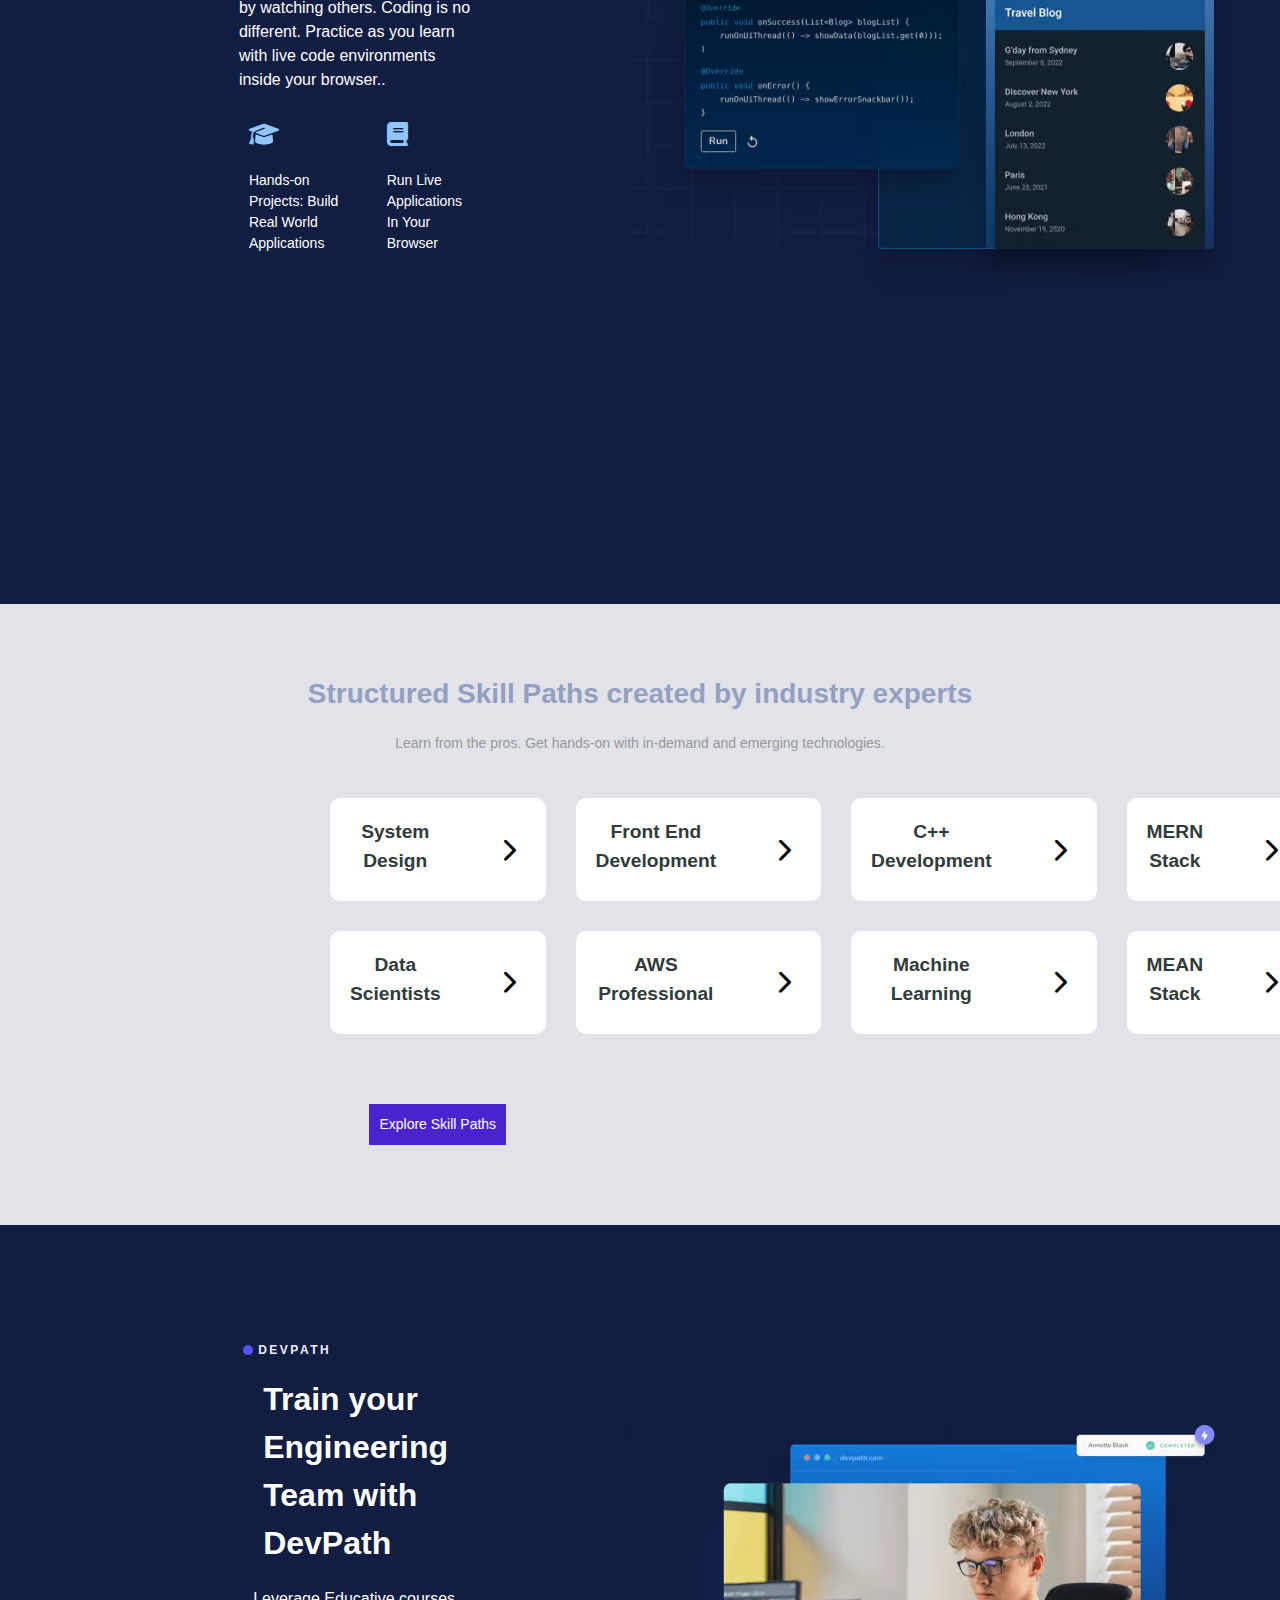
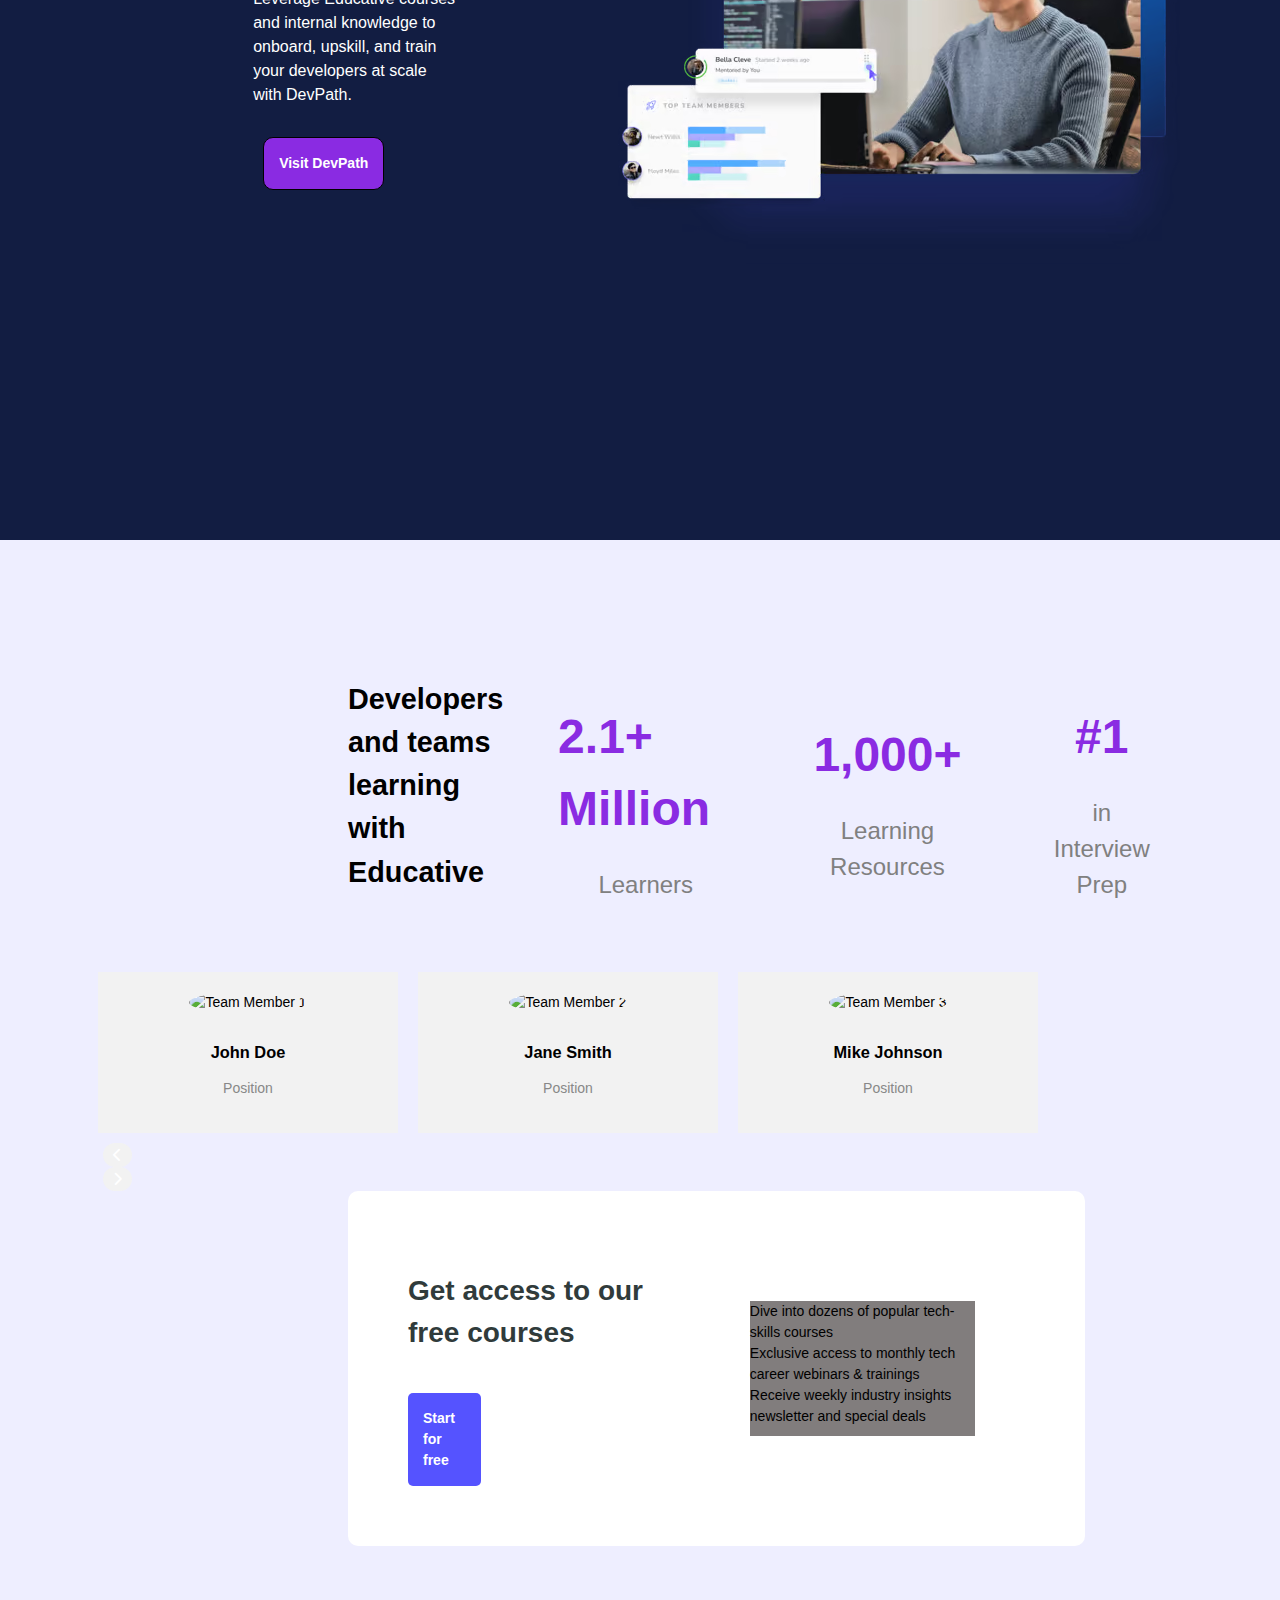
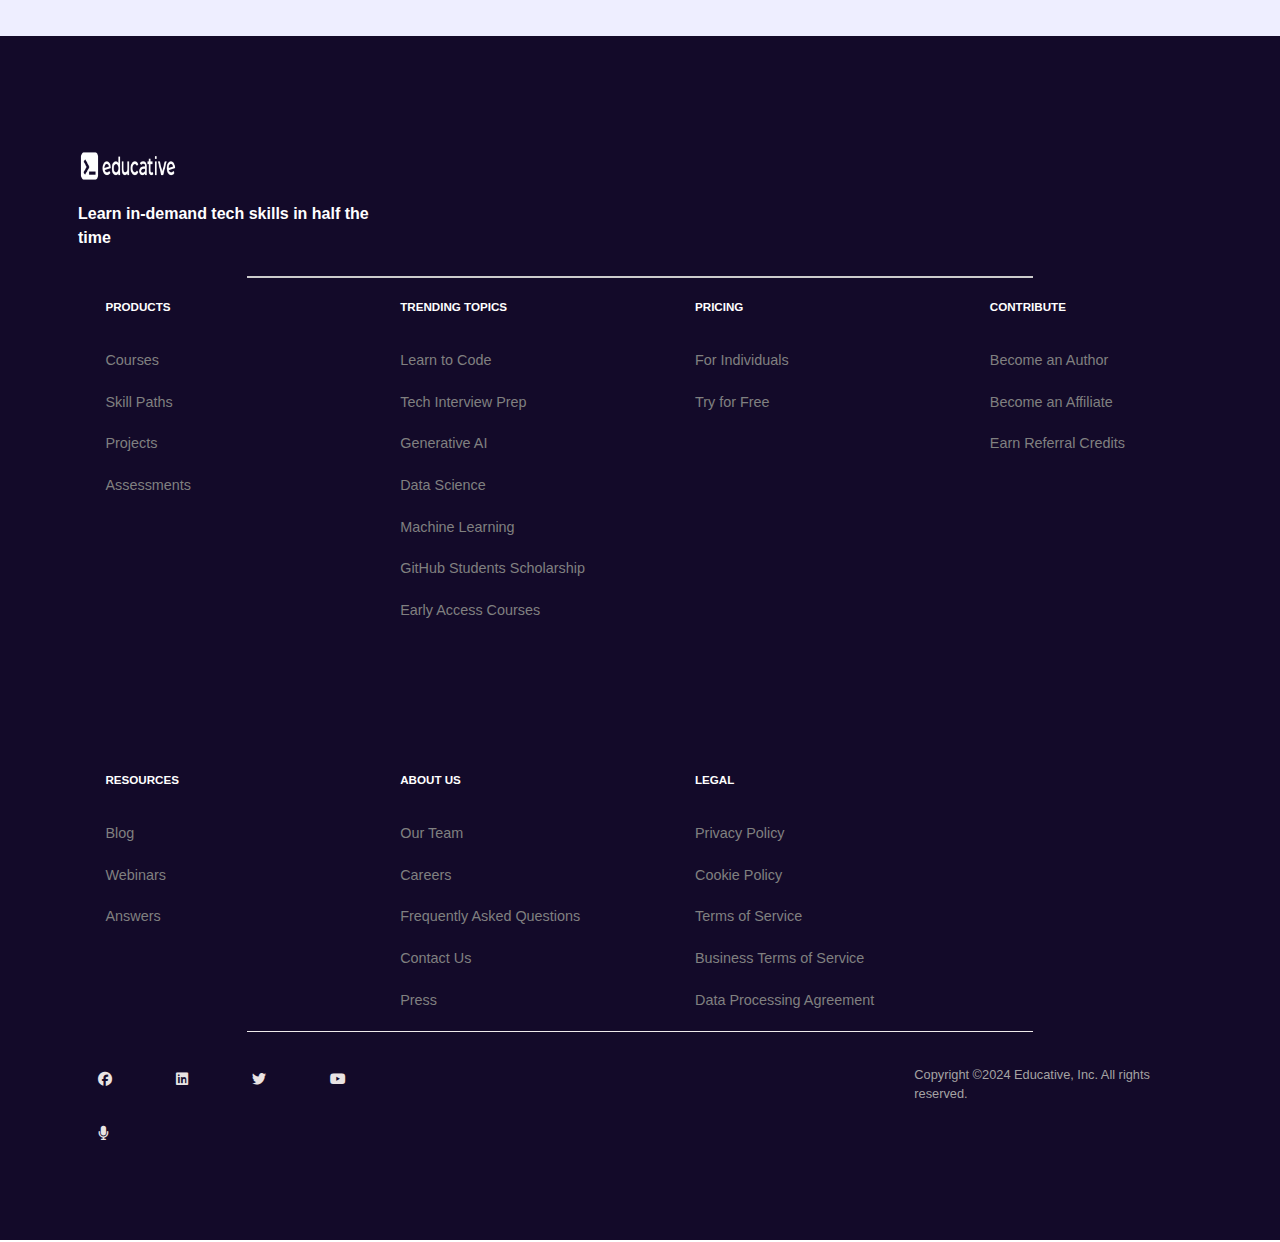
==== commit 23b99cc1: "one changes" ====
--- a/index.html
+++ b/index.html
@@ -4,6 +4,7 @@
     <meta charset="UTF-8">
     <meta name="viewport" content="width=device-width, initial-scale=1.0">
     <link rel="stylesheet" href="index.css">
+    <link rel="stylesheet" href="https://cdn.jsdelivr.net/npm/swiper@11/swiper-bundle.min.css"/>
     <link rel="stylesheet" href="https://cdnjs.cloudflare.com/ajax/libs/font-awesome/6.5.1/css/all.min.css">
     <link href="https://fonts.googleapis.com/css2?family=Open+Sans:ital,wght@0,300;0,400;0,500;0,700;0,800;1,300;1,400;1,700;1,800&family=Roboto:ital,wght@0,400;0,500;0,700;0,900;1,100&display=swap" rel="stylesheet">
     <title>educative</title>
@@ -555,6 +556,30 @@
                 </div>
             </div>
 
+            <div class="team-slider">
+                <div class="team-card">
+                  <img src="image1.jpg" alt="Team Member 1">
+                  <h3>John Doe</h3>
+                  <p>Position</p>
+                </div>
+                <div class="team-card">
+                  <img src="image2.jpg" alt="Team Member 2">
+                  <h3>Jane Smith</h3>
+                  <p>Position</p>
+                </div>
+                <div class="team-card">
+                  <img src="image3.jpg" alt="Team Member 3">
+                  <h3>Mike Johnson</h3>
+                  <p>Position</p>
+                </div>
+                <!-- Ajoutez plus de cartes d'équipe si nécessaire -->
+              </div>
+              
+              <div class="slider-controls">
+                <button class="prev-btn"><i class="fas fa-chevron-left"></i></button>
+                <button class="next-btn"><i class="fas fa-chevron-right"></i></button>
+            </div>
+
             <div class="developpers-third">
                 <div class="getaccess">
                     <h1>Get access to our free courses</h1>
@@ -652,5 +677,6 @@
     </div>
     
     <script src="index.js"></script>
+    <script src="https://cdn.jsdelivr.net/npm/swiper@11/swiper-bundle.min.js"></script>
 </body>
 </html>
--- a/index.css
+++ b/index.css
@@ -261,33 +261,39 @@
     font-size: 38px;
   }
 
- .banner .search-bar {
+  .banner .search-bar {
     display: flex;
     align-items: center;
     justify-content: center;
+}
+
+.banner .search-bar input {
+   margin: 0;
+    padding: 8px;
+    border: 1px solid #ccc;
+    border-radius: 4px 0 0 4px;
     width: 40%;
-    background-color: white;
     border-radius: 50px;
-    padding: 10px;
-    margin: 0 auto;
-  }
-  
-  .search-bar input {
-    flex-grow: 1;
-    border: none;
-    outline: none;
-    font-size: 14px;
-    padding: 5px; 
-  }
-
-  .search-bar:hover{
-    background-color: rgb(243, 239, 239);
-    border : 2px solid blue;
-    transition-duration: 0.5s;
-  }
-
-  .search-bar input:hover{
-    background-color: rgb(243, 239, 239);
+    padding: 15px;
+    transition: border-color 0.3s;
+}
+
+.banner .search-bar button {
+  border-radius: 30px;
+  background-color: #1762c4;
+  outline: none;
+  width: 60px;
+  padding: 10px;
+  margin-right: 60px;
+    cursor: pointer;
+}
+
+
+  /*
+
+  .banner .search-bar{
+    display: flex;
+    align-items: center;
   }
   
   .search-bar button {
@@ -299,6 +305,26 @@
     margin-left: 15px;
 
   }
+
+  .search-bar input[type=text]:focus {
+    outline: none;
+    border-color: blue;
+  }
+
+  .search-bar input:hover{
+    background-color: rgb(243, 246, 248);
+  }
+
+  .search-bar {
+    display: flex;
+}
+
+  .search-bar button {
+    border-radius: 30px;
+    background-color: #1762c4;
+    width: 60px;
+    cursor: pointer;
+  }*/
   
   .search-bar button i {
     color: white;
@@ -1142,13 +1168,63 @@
   color: gray;
 }
 
+.team-slider {
+  display: flex;
+  overflow-x: scroll;
+  scroll-snap-type: x mandatory;
+  -webkit-overflow-scrolling: touch;
+}
+
+.team-card {
+  flex: 0 0 300px;
+  margin-right: 20px;
+  scroll-snap-align: start;
+  background-color: #f2f2f2;
+  padding: 20px;
+  text-align: center;
+}
+
+.team-card img {
+  width: 150px;
+  height: 150px;
+  border-radius: 50%;
+  margin-bottom: 10px;
+}
+
+.team-card h3 {
+  margin-bottom: 5px;
+}
+
+.team-card p {
+  color: #888;
+}
+
+.slider-controls {
+  text-align: center;
+  margin-top: 10px;
+}
+
+.prev-btn,
+.next-btn {
+  background-color: #f2f2f2;
+  border: none;
+  padding: 5px 10px;
+  margin: 0 5px;
+  cursor: pointer;
+}
+
+.prev-btn:hover,
+.next-btn:hover {
+  background-color: #ddd;
+}
+
 .developpers-third{
   display: flex;
   gap: 150px;
   width: 68%;
   margin-left: 250px;
   padding: 110px;
-  border-radius: 20px;
+  border-radius: 10px;
   background-color: white;
   justify-content: space-between;
 }
@@ -1175,6 +1251,18 @@
   width: 30%;
 }
 
+.develop-second::before {
+  content: "";
+  position: absolute;
+  top: 0;
+  left: -20px;
+  width: 40px;
+  height: 100%;
+  background-color: #1f1d1d;
+  border-top-right-radius: 50px;
+  border-bottom-right-radius: 50px;
+}
+
 .developpers-third a:hover{
   background-color: #675bcf;
 }
@@ -1186,7 +1274,7 @@
 
 .develop-second{
   background-color: #817d7d;
-  height: 200%;
+  padding: 0px;
 }
 
 .structure{
